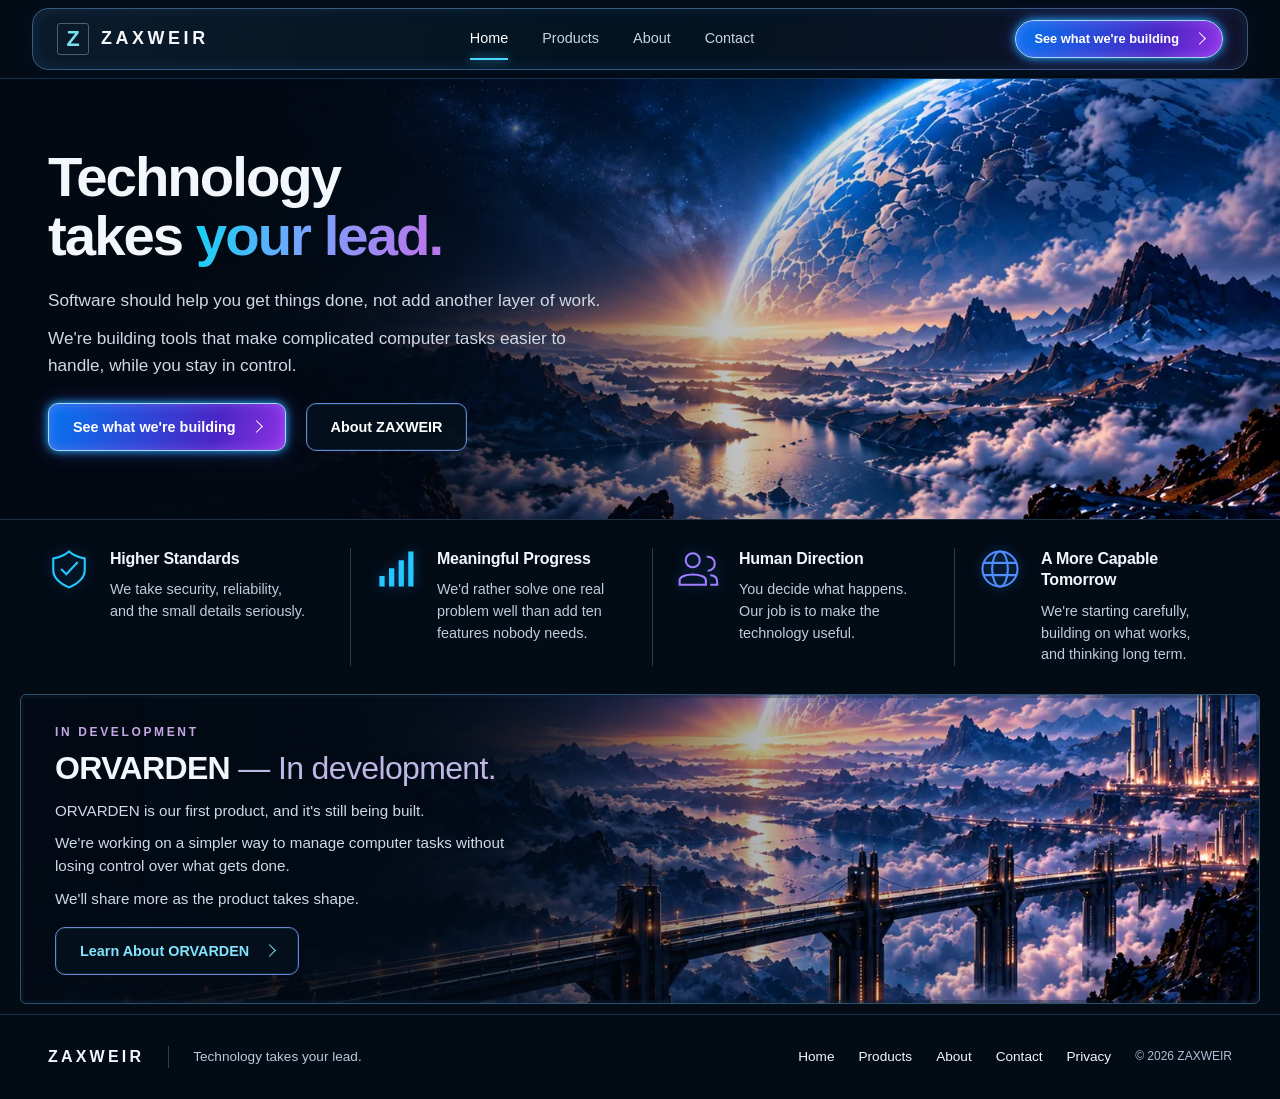
==== index.html @ 7dc409a2 "Build approved ZAXWEIR homepage for owner review" ====
<!doctype html>
<html lang="en"><head><meta charset="utf-8"><meta name="viewport" content="width=device-width, initial-scale=1"><title>ZAXWEIR | Technology takes your lead.</title><meta name="description" content="We're building tools that make complicated computer tasks easier to handle, while you stay in control. Meet ORVARDEN, our first product in development."><meta name="theme-color" content="#071221"><link rel="canonical" href="https://zaxweir.com/"><meta property="og:type" content="website"><meta property="og:site_name" content="ZAXWEIR"><meta property="og:title" content="ZAXWEIR | Technology takes your lead."><meta property="og:description" content="We're building tools that make complicated computer tasks easier to handle, while you stay in control. Meet ORVARDEN, our first product in development."><meta property="og:url" content="https://zaxweir.com/"><meta name="twitter:card" content="summary"><meta name="twitter:title" content="ZAXWEIR | Technology takes your lead."><meta name="twitter:description" content="We're building tools that make complicated computer tasks easier to handle, while you stay in control. Meet ORVARDEN, our first product in development."><link rel="icon" type="image/svg+xml" href="data:image/svg+xml,%3Csvg%20xmlns%3D%22http%3A%2F%2Fwww.w3.org%2F2000%2Fsvg%22%20viewBox%3D%220%200%2032%2032%22%3E%3Crect%20width%3D%2232%22%20height%3D%2232%22%20rx%3D%227%22%20fill%3D%22%23071221%22%2F%3E%3Cpath%20d%3D%22M8%209h16L8%2023h16%22%20fill%3D%22none%22%20stroke%3D%22%2379e2ec%22%20stroke-width%3D%223%22%20stroke-linejoin%3D%22round%22%2F%3E%3C%2Fsvg%3E"><link rel="stylesheet" href="assets/site.css"><link rel="stylesheet" href="assets/home.css"><script src="assets/site.js" defer></script></head>
<body class="home-page">
<a class="skip" href="#main">Skip to content</a>
<header class="header"><div class="wrap header-inner">
<a class="brand" href="/" aria-label="ZAXWEIR home"><span class="brand-mark" aria-hidden="true">Z</span><span>ZAXWEIR</span></a>
<nav class="desktop-nav" aria-label="Main"><a href="/" aria-current="page">Home</a><a href="/products.html">Products</a><a href="/about.html">About</a><a href="/contact.html">Contact</a></nav>
<a class="button home-header-cta" href="/products.html">See what we're building<span class="home-arrow" aria-hidden="true"></span></a>
<details class="mobile-menu"><summary>Menu<span aria-hidden="true" class="menu-lines"></span></summary><nav aria-label="Mobile"><a href="/" aria-current="page">Home</a><a href="/products.html">Products</a><a href="/about.html">About</a><a href="/contact.html">Contact</a></nav></details>
</div></header>
<main id="main" tabindex="-1">
<section class="home-hero" aria-labelledby="home-title"><div class="wrap home-hero-inner">
<div class="home-hero-copy"><h1 id="home-title">Technology<br>takes <em>your lead.</em></h1>
<div class="home-intro"><p>Software should help you get things done, not add another layer of work.</p><p>We're building tools that make complicated computer tasks easier to handle, while you stay in control.</p></div>
<div class="home-actions"><a class="button home-primary" href="/products.html">See what we're building<span class="home-arrow" aria-hidden="true"></span></a><a class="button home-secondary" href="/about.html">About ZAXWEIR</a></div></div>
</div></section>
<section class="wrap home-values" aria-label="Our values">
<article><svg viewBox="0 0 48 48" fill="none" aria-hidden="true"><path d="M24 4c7 6 13 7 18 8v13c0 9-9 16-18 20C15 41 6 34 6 25V12c5-1 11-2 18-8Z"/><path d="m15 24 6 6 13-14"/></svg><div><h2>Higher Standards</h2><p>We take security, reliability, and the small details seriously.</p></div></article>
<article><svg viewBox="0 0 48 48" aria-hidden="true" class="home-bars"><path d="M5 32h6v12H5zm11-9h6v21h-6zm11-9h6v30h-6zM38 4h6v40h-6z"/></svg><div><h2>Meaningful Progress</h2><p>We'd rather solve one real problem well than add ten features nobody needs.</p></div></article>
<article><svg viewBox="0 0 48 48" fill="none" aria-hidden="true"><circle cx="18" cy="14" r="8"/><path d="M3 42v-5c0-9 30-9 30 0v5Zm31-32c12-1 12 16 1 16m3 5c8 1 8 5 8 11h-8"/></svg><div><h2>Human Direction</h2><p>You decide what happens. Our job is to make the technology useful.</p></div></article>
<article><svg viewBox="0 0 48 48" fill="none" aria-hidden="true"><circle cx="24" cy="24" r="20"/><ellipse cx="24" cy="24" rx="9" ry="20"/><path d="M5 17h38M5 31h38"/></svg><div><h2>A More Capable Tomorrow</h2><p>We're starting carefully, building on what works, and thinking long term.</p></div></article>
</section>
<section class="home-orvarden" aria-labelledby="orvarden-title"><div class="home-orvarden-copy"><p class="eyebrow">IN DEVELOPMENT</p><h2 id="orvarden-title">ORVARDEN <span>— In development.</span></h2><p>ORVARDEN is our first product, and it's still being built.</p><p>We're working on a simpler way to manage computer tasks without losing control over what gets done.</p><p>We'll share more as the product takes shape.</p><a class="button home-secondary" href="/products.html">Learn About ORVARDEN<span class="home-arrow" aria-hidden="true"></span></a></div></section>
</main>
<footer class="footer"><div class="wrap home-footer-inner"><a class="brand" href="/" aria-label="ZAXWEIR home">ZAXWEIR</a><p>Technology takes your lead.</p><nav aria-label="Footer"><a href="/" aria-current="page">Home</a><a href="/products.html">Products</a><a href="/about.html">About</a><a href="/contact.html">Contact</a><a href="/privacy.html">Privacy</a></nav><small>© 2026 ZAXWEIR</small></div></footer>
</body></html>
---- assets/site.css ----
:root{color-scheme:dark;--bg:#071221;--surface:#0b1a2c;--surface2:#0e2033;--text:#f0f4f8;--muted:#a8b7c9;--cyan:#79e2ec;--line:#2b3b4e;--font:Inter,"Segoe UI",Arial,sans-serif}*{box-sizing:border-box}html{scroll-behavior:smooth;scroll-padding-top:6rem}body{margin:0;background:var(--bg);color:var(--text);font-family:var(--font);font-size:1rem;line-height:1.65;-webkit-font-smoothing:antialiased}a{color:inherit;text-decoration:none}a:hover{color:var(--cyan)}button,summary,a{-webkit-tap-highlight-color:transparent}a:focus-visible,summary:focus-visible,button:focus-visible{outline:2px solid var(--cyan);outline-offset:6px;border-radius:2px}main:focus{outline:none}::selection{background:var(--cyan);color:var(--bg)}.wrap{width:min(1232px,calc(100% - 112px));margin-inline:auto}.header{border-bottom:1px solid var(--line);background:var(--bg)}.header-inner{min-height:96px;display:flex;align-items:center;justify-content:space-between;gap:2rem}.brand{display:inline-flex;align-items:center;gap:12px;font-size:1.12rem;font-weight:700;letter-spacing:.14em}.brand-mark{font-size:1.35rem;font-weight:800;color:var(--cyan);border:1px solid #476175;width:32px;height:32px;line-height:30px;text-align:center;letter-spacing:0;border-radius:3px}.desktop-nav{display:flex;gap:36px;align-items:center}.desktop-nav a{font-size:.9rem;padding:12px 0;position:relative;color:var(--muted)}.desktop-nav a:hover,.desktop-nav a[aria-current]{color:var(--text)}.desktop-nav a[aria-current]:after{content:"";position:absolute;height:2px;background:var(--cyan);bottom:1px;left:0;right:0}.mobile-menu{display:none}.skip{position:fixed;top:-100px;left:20px;padding:12px 20px;background:var(--cyan);color:var(--bg);z-index:10}.skip:focus{top:12px;color:var(--bg)}.eyebrow{display:flex;align-items:center;gap:12px;color:var(--cyan);font-size:.875rem;font-weight:600;letter-spacing:.13em;line-height:1.5;margin:0 0 26px}.eyebrow-line{height:1px;width:30px;background:var(--cyan)}h1,h2,h3,p{margin-top:0}h1,h2,h3{font-weight:500;line-height:1.09;letter-spacing:-.04em}h1{font-size:clamp(3rem,5.8vw,5.3rem);margin-bottom:36px;max-width:1100px}h1 em{font-style:normal;color:var(--cyan)}h2{font-size:clamp(2rem,3.6vw,3.1rem);margin-bottom:28px}h3{font-size:1.32rem;line-height:1.35;letter-spacing:-.025em;margin-bottom:12px}p{margin-bottom:22px}.lead{font-size:1.16rem;color:var(--muted);line-height:1.75;max-width:640px;margin-bottom:0}.muted{color:var(--muted)}.cyan{color:var(--cyan)}.measure{max-width:500px}.hero{padding-top:80px;padding-bottom:0}.hero-bottom{display:flex;align-items:center;justify-content:space-between;gap:40px}.hero-bottom .lead{max-width:580px}.button{display:inline-flex;min-height:50px;align-items:center;justify-content:center;background:var(--cyan);color:#071221;padding:13px 24px;font-weight:600;font-size:.95rem;line-height:1.5;border:1px solid var(--cyan);border-radius:4px;flex-shrink:0;transition:background .2s,transform .2s}.button:hover{color:#071221;background:#a4f1f4;transform:translateY(-2px)}.button.secondary{background:transparent;color:var(--text);border-color:#627c91}.button.secondary:hover{color:var(--cyan);border-color:var(--cyan);background:#0e2333}.hero-word{position:relative;margin-top:54px;font-size:clamp(4rem,13.1vw,12rem);font-weight:600;letter-spacing:-.067em;line-height:1.1;color:#436b87;white-space:nowrap;overflow:hidden;padding-bottom:12px;border-bottom:1px solid var(--line)}.word-corner{position:absolute;right:2px;top:18px;width:18px;height:18px;border-top:2px solid var(--cyan);border-right:2px solid var(--cyan)}.product-section{background:linear-gradient(130deg,#0a192a,#0b1b2d);border-bottom:1px solid var(--line)}.product-grid{display:grid;grid-template-columns:1fr 1fr;gap:90px;padding-block:84px}.product-name{font-size:clamp(2.8rem,4.2vw,4rem);font-weight:500;letter-spacing:-.055em;margin-bottom:24px}.section-lead{font-size:1.5rem;line-height:1.4;letter-spacing:-.025em}.text-link{display:inline-block;border-bottom:1px solid #55707f;padding:7px 0;font-weight:500;line-height:1.6;min-height:44px}.text-link:hover{border-color:var(--cyan)}.product-panel{border:1px solid #395167;border-radius:5px;position:relative;background:linear-gradient(155deg,#112b41,#0b1a2c);display:flex;flex-direction:column;min-height:375px}.panel-top{display:flex;justify-content:space-between;align-items:center;gap:12px;padding:20px 24px;border-bottom:1px solid #314a60;font-size:.78rem;letter-spacing:.08em;color:#b9c8d7}.status{display:inline-flex;align-items:center;min-height:32px;padding:4px 11px;border:1px solid #476673;border-radius:3px;color:#a8e8ed;background:#14303d;font-size:.875rem;line-height:1.5;letter-spacing:0;white-space:nowrap}.panel-center{padding:40px 28px;flex:1}.panel-word{font-size:clamp(1.75rem,2.65vw,2.5rem);font-weight:600;letter-spacing:.055em}.panel-center p{color:var(--muted);font-size:1rem;margin:10px 0 0}.panel-bottom{padding:24px 28px;border-top:1px solid #314a60}.panel-bottom>span{display:block;font-size:.75rem;letter-spacing:.13em;color:#9faec0;margin-bottom:9px}.panel-bottom strong{font-size:1rem;font-weight:500}.panel-bottom p{font-size:.875rem;color:var(--muted);margin:10px 0 0}.principles{display:grid;grid-template-columns:.95fr 1.05fr;gap:100px;padding-block:90px}.principle-list article{display:flex;gap:26px;border-top:1px solid var(--line);padding:26px 0 6px}.principle-list article:last-child{border-bottom:1px solid var(--line);padding-bottom:20px}.index{color:var(--cyan);font-size:.875rem;letter-spacing:.06em;white-space:nowrap}.principle-list p{color:var(--muted);margin-bottom:20px}.contact-strip{border-top:1px solid var(--line);padding-block:54px 64px;display:flex;justify-content:space-between;gap:24px;align-items:center}.contact-strip .eyebrow{margin-bottom:16px}.contact-strip h2{font-size:2rem;margin:0}.footer{border-top:1px solid var(--line);background:#050e1a}.footer-top{display:flex;align-items:center;justify-content:space-between;gap:30px;padding-block:34px}.footer-top .brand{font-size:1rem}.footer-top p{margin:0;color:var(--muted);font-size:.875rem}.footer-top>a:last-child{font-size:.875rem}.footer-bottom{border-top:1px solid #1b2d40;display:flex;justify-content:space-between;gap:30px;padding-block:22px;color:var(--muted);font-size:.875rem}.footer-bottom nav{display:flex;flex-wrap:wrap;gap:24px}.footer-bottom nav a[aria-current]{color:var(--cyan)}.page-intro{padding-block:80px 70px;border-bottom:1px solid var(--line)}.page-intro h1{margin-bottom:30px}.page-intro .lead{max-width:650px}.product-detail{margin-top:58px;padding:32px 40px 40px;background:var(--surface);border:1px solid #395167;border-radius:5px}.detail-heading{display:flex;align-items:center;justify-content:space-between;gap:20px;padding-bottom:25px;border-bottom:1px solid var(--line)}.detail-heading .eyebrow{margin:0}.detail-grid{display:grid;grid-template-columns:1fr 1fr;gap:64px;padding-block:40px 20px}.focus-grid{display:grid;grid-template-columns:repeat(3,1fr);gap:32px;border-top:1px solid var(--line);padding-top:32px}.focus-grid .index{display:block;margin-bottom:20px}.focus-grid h3{font-size:1.18rem}.focus-grid p{color:var(--muted);margin-bottom:0}.availability{display:grid;grid-template-columns:1fr 1fr;gap:80px;padding-block:80px;border-bottom:1px solid var(--line)}.availability h2{font-size:2.5rem}.future{padding-block:60px 75px}.future h2{font-size:2.25rem}.about-statement{padding-block:75px;border-bottom:1px solid var(--line)}.statement-copy{display:grid;grid-template-columns:1fr 1fr;gap:75px;margin-top:38px}.statement-copy p{margin:0}.about-principles{padding-bottom:70px}.contact-intro{border-bottom:0;padding-bottom:50px}.email-card{padding:42px;background:var(--surface);border:1px solid #395167;display:flex;justify-content:space-between;align-items:center;gap:32px;border-radius:5px}.email-card .eyebrow{margin-bottom:20px}.email-address{display:inline-block;font-size:clamp(1.25rem,3.8vw,3rem);line-height:1.35;font-weight:500;letter-spacing:-.035em;border-bottom:1px solid #4a6677;overflow-wrap:anywhere}.email-card p.muted{max-width:620px;margin:24px 0 0}.email-label{font-size:.875rem;letter-spacing:.12em;color:var(--muted);text-align:right}.contact-notes{display:grid;grid-template-columns:1fr 1fr;gap:80px;padding-block:70px 90px}.contact-notes h2{font-size:1.6rem}.contact-notes p{color:var(--muted)}.legal-intro h1{font-size:clamp(2.6rem,5vw,4.5rem)}.legal-intro .muted{font-size:.9rem;margin:20px 0 0}.legal-layout{display:grid;grid-template-columns:1fr 2fr;gap:75px;padding-block:65px 90px}.privacy-summary ul{list-style:none;padding:0;margin:0;color:var(--muted)}.privacy-summary li{padding-block:14px;border-bottom:1px solid var(--line)}.legal-copy h2{font-size:1.65rem;letter-spacing:-.02em;margin-bottom:22px}.legal-copy section{margin-bottom:44px}.legal-copy section:last-child{margin-bottom:0}.legal-copy p{color:var(--muted)}.legal-copy a{color:var(--text);text-decoration:underline;text-underline-offset:4px}.hero .eyebrow,.hero h1,.hero-bottom{animation:enter .7s both}.hero h1{animation-delay:.05s}.hero-bottom{animation-delay:.1s}@keyframes enter{from{opacity:0;transform:translateY(12px)}to{opacity:1;transform:translateY(0)}}
@media(min-width:1500px){.hero-word{font-size:12rem}}
@media(max-width:1000px){.wrap{width:calc(100% - 64px)}.product-grid,.principles{gap:42px}.panel-top{padding:16px;flex-wrap:wrap}.panel-center,.panel-bottom{padding:24px}.detail-grid{gap:32px}.focus-grid{gap:22px}.footer-top{flex-wrap:wrap}.footer-top p{order:3;flex-basis:100%}.contact-notes,.availability,.statement-copy,.legal-layout{gap:40px}.email-label{display:none}}
@media(max-width:700px){.wrap{width:calc(100% - 40px)}.header-inner{min-height:78px;gap:1rem;position:relative}.brand{font-size:.95rem;letter-spacing:.12em}.brand-mark{width:28px;height:28px;font-size:1.1rem;line-height:26px}.desktop-nav{display:none}.mobile-menu{display:block}.mobile-menu summary{display:flex;align-items:center;gap:12px;list-style:none;min-height:44px;padding:10px 2px;cursor:pointer;font-size:.9rem}.mobile-menu summary::-webkit-details-marker{display:none}.menu-lines{width:18px;height:10px;border-top:1px solid var(--text);border-bottom:1px solid var(--text)}.mobile-menu[open] summary{color:var(--cyan)}.mobile-menu nav{position:absolute;right:0;top:calc(100% - 3px);width:100%;z-index:5;border:1px solid #456077;border-radius:4px;background:#0c1c2d;padding:10px}.mobile-menu nav a{display:block;padding:13px 16px;min-height:48px}.mobile-menu nav a[aria-current]{color:var(--cyan);background:#142b3e}.hero{padding-top:48px}.eyebrow{font-size:.8rem;letter-spacing:.09em;margin-bottom:24px}h1{font-size:clamp(2.55rem,9vw,3.9rem);line-height:1.12;letter-spacing:-.045em;margin-bottom:26px}.hero h1 br{display:none}.hero-bottom{display:block}.lead{font-size:1.02rem;line-height:1.75}.hero-bottom .button{margin-top:28px}.hero-word{margin-top:40px;font-size:12.5vw;padding-bottom:24px}.word-corner{top:3px;width:12px;height:12px}.product-grid{display:block;padding-block:48px}.product-name{font-size:2.7rem}.section-lead{font-size:1.3rem}.product-panel{margin-top:32px;min-height:320px}.panel-top{flex-wrap:wrap}.panel-word{font-size:1.85rem;letter-spacing:.03em}.panel-center{padding-block:30px}.panel-bottom{padding-block:22px}.principles{display:block;padding-block:52px}.section-heading{margin-bottom:36px}h2{font-size:2.2rem;line-height:1.15}.principle-list article{gap:20px}.contact-strip{display:block;padding-block:40px 48px}.contact-strip h2{font-size:1.8rem}.contact-strip .button{margin-top:25px}.footer-top{display:block;padding-block:28px}.footer-top .brand{margin-bottom:16px}.footer-top p{margin-bottom:16px}.footer-top>a:last-child{display:inline-flex;min-height:44px;align-items:center}.footer-bottom{display:block;padding-block:18px}.footer-bottom nav{gap:20px;margin-top:16px}.footer-bottom nav a{display:inline-flex;align-items:center;min-height:44px}.page-intro{padding-block:48px 44px}.product-detail{margin-top:32px;padding:24px 20px}.detail-grid{display:block;padding-block:30px 12px}.detail-grid>div:first-child{margin-bottom:26px}.focus-grid{display:block;padding-top:0}.focus-grid article{padding-top:28px}.focus-grid article+article{margin-top:28px;border-top:1px solid var(--line)}.focus-grid .index{margin-bottom:14px}.availability{display:block;padding-block:48px}.availability h2{font-size:2.1rem}.availability>div+div{margin-top:32px}.future{padding-block:42px 52px}.future h2{font-size:2rem}.about-statement{padding-block:48px}.statement-copy{display:block;margin-top:28px}.statement-copy p+p{margin-top:24px}.contact-intro{padding-bottom:35px}.email-card{padding:28px 20px}.email-address{font-size:clamp(1.05rem,5.6vw,1.8rem)}.email-card p.muted{font-size:.95rem}.contact-notes{display:block;padding-block:42px 52px}.contact-notes article+article{margin-top:36px;padding-top:32px;border-top:1px solid var(--line)}.contact-notes h2{font-size:1.5rem}.legal-layout{display:block;padding-block:36px 52px}.privacy-summary{margin-bottom:42px}.legal-copy h2{font-size:1.5rem}.legal-copy section{margin-bottom:34px}.legal-copy a{overflow-wrap:anywhere}}
@media(prefers-reduced-motion:reduce){html{scroll-behavior:auto}*,*:before,*:after{animation:none!important;transition:none!important}}

/* Reflow long product names and headings when visitors enlarge text. */
h1,h2,h3,.panel-word{overflow-wrap:anywhere}.detail-heading{flex-wrap:wrap}.panel-top>span{max-width:100%;overflow-wrap:anywhere}.header-inner,.detail-grid>div{min-width:0}

/* Artwork and presentation apply exclusively to the 404 page. */
.error-page{background:#030915}
.error-page .header{position:absolute;inset:0 0 auto;z-index:2;background:transparent;border:0}
.error-page .brand{font-weight:500;letter-spacing:.28em}
.error-main{position:relative;isolation:isolate;background:linear-gradient(180deg,#02071226,transparent 25%,#0207121a),url("404-space.webp") center/cover no-repeat;overflow:hidden}
.error-scene{display:flex;flex-direction:column;align-items:center;justify-content:center;text-align:center;min-height:100svh;padding-block:140px 160px}
.error-code{font-size:clamp(7rem,16vw,15rem);font-weight:700;letter-spacing:-.035em;line-height:1.05;margin:0 0 12px;padding-inline:12px;color:#83cfff;background:linear-gradient(140deg,#bcfaff 8%,#168cff 43%,#6659ff 65%,#e5b0ff 90%);background-clip:text;-webkit-background-clip:text;-webkit-text-fill-color:transparent;filter:drop-shadow(0 0 2px #c5f8ff) drop-shadow(0 0 20px #168cff8c) drop-shadow(12px 10px 26px #a255ff66)}
.error-scene h1{font-size:clamp(1.9rem,3vw,2.6rem);margin-bottom:18px;font-weight:500;letter-spacing:-.02em;text-shadow:0 2px 16px #020712}
.error-description{max-width:680px;margin-bottom:34px;color:#c2d2e7;text-shadow:0 2px 10px #020712}
.error-home{position:relative;min-width:240px;min-height:58px;padding:14px 28px;border:2px solid transparent;border-radius:999px;background:linear-gradient(110deg,#063276,#251057) padding-box,linear-gradient(110deg,#36e4ff,#5475ff,#d48fff) border-box;color:#fff;box-shadow:-7px 0 24px #008cff70,7px 0 24px #a64fff70,inset 0 0 18px #2847ee60;transition:box-shadow .2s,transform .2s}
.error-home:after{content:"";width:10px;height:10px;border-top:1px solid currentColor;border-right:1px solid currentColor;transform:rotate(45deg);margin-left:28px}
.error-home:hover{color:#fff;background:linear-gradient(110deg,#104999,#381879) padding-box,linear-gradient(110deg,#8df0ff,#7b95ff,#e0aeff) border-box;box-shadow:-7px 0 30px #008cff90,7px 0 30px #a64fff90}
.error-home:focus-visible{outline:3px solid #fff;outline-offset:7px}
.error-page .footer{background:#030915}
@media(max-width:700px){.error-main{background-image:linear-gradient(180deg,#02071226,transparent 25%,#0207121a),url("404-space-mobile.webp");background-position:center;background-size:cover}.error-scene{min-height:100svh;padding-block:120px 130px}.error-code{font-size:clamp(7rem,30vw,12rem);margin-bottom:20px}.error-description{font-size:1rem;max-width:34rem}.error-home{min-width:220px;min-height:56px}.error-page .mobile-menu nav{background:#071221}}
@media(forced-colors:active){.error-code{background:none;-webkit-text-fill-color:CanvasText;filter:none}.error-home{border:2px solid ButtonText}}
---- assets/home.css ----
/* Homepage only: shared styles and the approved 404 remain unchanged. */
.home-page{background:#030b15;color:#f3f6fb}
.home-page .wrap{width:min(1400px,calc(100% - 96px))}
.home-page .header{position:relative;background:#030b15;border-bottom:1px solid #163452;padding:8px 0}
.home-page .header-inner{width:calc(100% - 64px);max-width:1480px;min-height:56px;padding:8px 24px;gap:24px;border:1px solid #385980;border-radius:16px;background:linear-gradient(110deg,#0b1b2b,#021321 50%,#101429);box-shadow:inset 0 0 14px #346daa30,0 0 20px #0463ba18}
.home-page .brand{letter-spacing:.2em;white-space:nowrap}
.home-page .desktop-nav{gap:34px}
.home-page .desktop-nav a{padding-block:10px;color:#c9d3e2}
.home-page .desktop-nav a[aria-current]{color:#fff}
.home-page .desktop-nav a[aria-current]:after{background:#48d9ff;box-shadow:0 0 10px #46b5ed}
.home-page .button{border-radius:10px;gap:16px;color:#fff;font-size:.9rem;min-height:46px;white-space:normal;text-align:center;line-height:1.4}
.home-page .home-primary,.home-page .home-header-cta{border:1px solid #abd8ff;background:linear-gradient(110deg,#0576ef,#4b25c6 70%,#9133e6);box-shadow:0 0 8px #19b8ff,0 0 20px #6247ff60,inset 0 0 12px #bf88ff60}
.home-page .home-header-cta{border-radius:999px;font-size:.8rem;min-height:38px;padding:8px 18px}
.home-page .home-secondary{border:1px solid #6c86d7;background:#04101be6;box-shadow:inset 0 0 0 1px #36d8ff20}
.home-page .button:hover{color:#fff;filter:brightness(1.15);background-color:#13274b}
.home-page .button:focus-visible{outline:3px solid #fff;outline-offset:5px}
.home-arrow{display:inline-block;width:9px;height:9px;border-top:1px solid currentColor;border-right:1px solid currentColor;transform:rotate(45deg);flex-shrink:0}
.home-hero{background:linear-gradient(90deg,#020912f5 0%,#020912d9 25%,#02091250 53%,transparent 75%),url("home-hero.webp") center 48%/cover no-repeat;border-bottom:1px solid #203047}
.home-hero-inner{min-height:440px;display:flex;align-items:center;padding-block:45px}
.home-hero-copy{max-width:620px}
.home-page h1{font-size:clamp(2.8rem,4.4vw,4.6rem);font-weight:650;letter-spacing:-.035em;line-height:1.05;margin:0 0 22px}
.home-page h1 em{color:#66cbff;background:linear-gradient(100deg,#1ecdf4 5%,#77a3ff 45%,#b579ec 90%);background-clip:text;-webkit-background-clip:text;-webkit-text-fill-color:transparent}
.home-intro{max-width:560px;color:#d0d8e4;font-size:1.075rem;line-height:1.55}
.home-intro p{margin-bottom:12px}
.home-actions{display:flex;flex-wrap:wrap;gap:20px;margin-top:24px}
.home-values{display:grid;grid-template-columns:repeat(4,minmax(0,1fr));padding-block:28px;gap:24px}
.home-values article{display:flex;gap:20px;padding-right:20px;min-width:0}
.home-values article+article{border-left:1px solid #2a3a51;padding-left:24px}
.home-values svg{width:42px;height:42px;flex:0 0 42px;stroke:#26c9ff;stroke-width:2.4;filter:drop-shadow(0 0 6px #1476dd80)}
.home-values article:nth-child(3) svg{stroke:#a17dff}
.home-values article:nth-child(4) svg{stroke:#508dff}
.home-values .home-bars{fill:#26c9ff;stroke:none}
.home-values h2{font-size:1rem;letter-spacing:-.015em;line-height:1.35;font-weight:550;margin:0 0 10px}
.home-values p{font-size:.9rem;line-height:1.5;color:#bfcadb;margin:0}
.home-orvarden{margin:0 20px 10px;padding:28px 34px;border:1px solid #295270;border-radius:6px;background:linear-gradient(90deg,#020a14f5 0%,#020a14de 28%,#020a145c 56%,transparent 85%),url("home-bridge.webp") center 55%/cover no-repeat;box-shadow:inset 0 0 0 3px #10223450;min-height:310px}
.home-orvarden-copy{max-width:720px}
.home-orvarden .eyebrow{color:#c4a6e4;font-size:.75rem;letter-spacing:.22em;margin-bottom:10px}
.home-orvarden h2{font-size:clamp(1.6rem,2.5vw,2.5rem);letter-spacing:-.02em;margin-bottom:14px;font-weight:550}
.home-orvarden h2 span{font-weight:400;color:#c0b7e4}
.home-orvarden-copy>p:not(.eyebrow){max-width:490px;color:#d0d8e4;font-size:.95rem;line-height:1.5;margin-bottom:10px}
.home-orvarden .button{margin-top:6px;color:#82e4ff}
.home-page .footer{background:#030b15;border-color:#192f45}
.home-footer-inner{display:flex;align-items:center;flex-wrap:wrap;gap:24px;padding-block:20px}
.home-footer-inner .brand{font-size:1rem}
.home-footer-inner p{font-size:.85rem;color:#bcc8da;margin:0;padding-left:24px;border-left:1px solid #2c3d55}
.home-footer-inner nav{display:flex;gap:24px;margin-left:auto;flex-wrap:wrap;font-size:.85rem}
.home-footer-inner nav a{min-height:44px;display:inline-flex;align-items:center}
.home-footer-inner small{font-size:.75rem;color:#b0bfd2}
@media(max-width:1100px){.home-page .wrap{width:calc(100% - 48px)}.home-page .header-inner{width:calc(100% - 32px);padding-inline:18px;gap:16px}.home-page .desktop-nav{gap:20px}.home-page .home-header-cta{display:none}.home-hero-copy{max-width:540px}.home-values{grid-template-columns:repeat(2,minmax(0,1fr));gap:28px}.home-values article:nth-child(3){border-left:0;padding-left:0}.home-values article:nth-child(even){padding-left:24px}.home-footer-inner nav{margin-left:0}}
@media(max-width:700px){.home-page .wrap{width:calc(100% - 40px)}.home-page .header-inner{width:calc(100% - 24px);min-height:58px;padding:6px 14px;border-radius:12px}.home-page .brand{font-size:.9rem;letter-spacing:.14em}.home-page .mobile-menu nav{top:calc(100% + 8px);background:#071727}.home-hero{background-image:linear-gradient(90deg,#020912e8,#020912a6 60%,#02091240),url("home-hero-mobile.webp");background-position:65% center}.home-hero-inner{min-height:540px;padding-block:42px}.home-page h1{font-size:clamp(2.65rem,9vw,3.8rem);line-height:1.08}.home-intro{font-size:1rem;line-height:1.65}.home-actions{gap:14px;align-items:flex-start;flex-direction:column}.home-page .button{min-height:48px;padding:12px 20px}.home-values{padding-block:30px;gap:26px}.home-values article{display:block;padding-right:10px}.home-values article+article,.home-values article:nth-child(even){padding-left:18px}.home-values article:nth-child(3){padding-left:0}.home-values svg{width:36px;height:36px;margin-bottom:12px}.home-values h2{font-size:.95rem}.home-values p{font-size:.875rem}.home-orvarden{margin:0 12px 12px;padding:28px 20px 170px;min-height:460px;background-image:linear-gradient(180deg,#020a14fa 0%,#020a14e0 50%,#020a1440 85%),url("home-bridge-mobile.webp");background-position:65% bottom;background-size:cover}.home-orvarden h2{font-size:1.7rem;line-height:1.2}.home-orvarden h2 span{display:block;margin-top:6px}.home-orvarden-copy>p:not(.eyebrow){font-size:.95rem}.home-footer-inner{gap:12px;padding-block:26px}.home-footer-inner p{border:0;padding-left:0;flex-basis:100%}.home-footer-inner nav{gap:20px;flex-basis:100%}.home-footer-inner small{flex-basis:100%}}
@media(forced-colors:active){.home-page h1 em{background:none;-webkit-text-fill-color:CanvasText}.home-page .button{border:2px solid ButtonText}.home-values svg{stroke:CanvasText;filter:none}.home-values .home-bars{fill:CanvasText}}
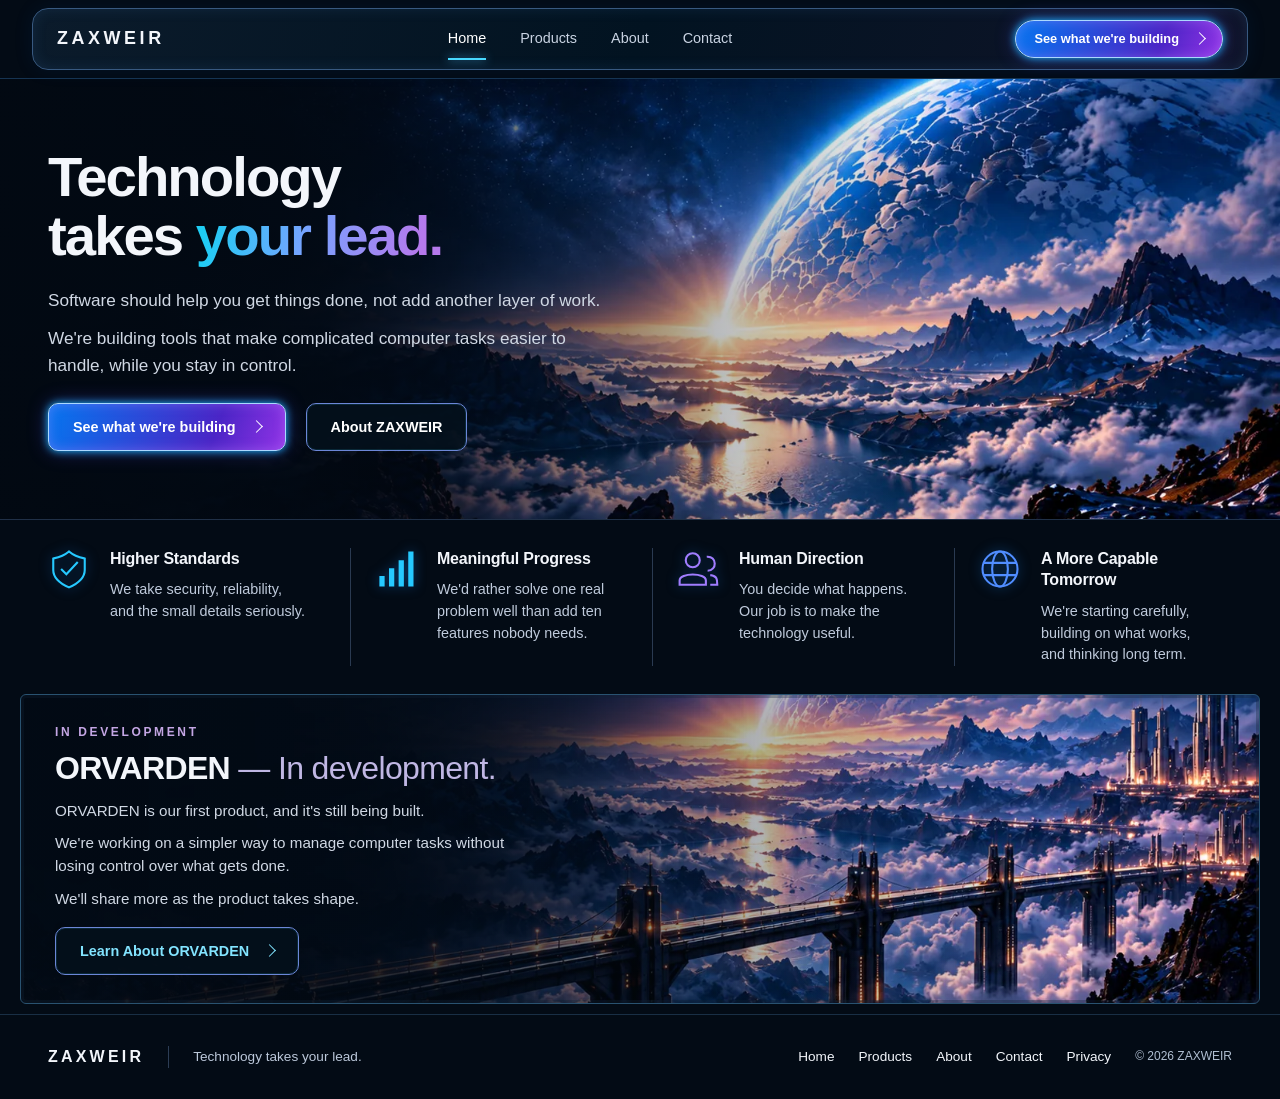
==== commit 817ee7c9: "Remove boxed Z from homepage navigation" ====
--- a/index.html
+++ b/index.html
@@ -3,7 +3,7 @@
 <body class="home-page">
 <a class="skip" href="#main">Skip to content</a>
 <header class="header"><div class="wrap header-inner">
-<a class="brand" href="/" aria-label="ZAXWEIR home"><span class="brand-mark" aria-hidden="true">Z</span><span>ZAXWEIR</span></a>
+<a class="brand" href="/" aria-label="ZAXWEIR home"><span>ZAXWEIR</span></a>
 <nav class="desktop-nav" aria-label="Main"><a href="/" aria-current="page">Home</a><a href="/products.html">Products</a><a href="/about.html">About</a><a href="/contact.html">Contact</a></nav>
 <a class="button home-header-cta" href="/products.html">See what we're building<span class="home-arrow" aria-hidden="true"></span></a>
 <details class="mobile-menu"><summary>Menu<span aria-hidden="true" class="menu-lines"></span></summary><nav aria-label="Mobile"><a href="/" aria-current="page">Home</a><a href="/products.html">Products</a><a href="/about.html">About</a><a href="/contact.html">Contact</a></nav></details>
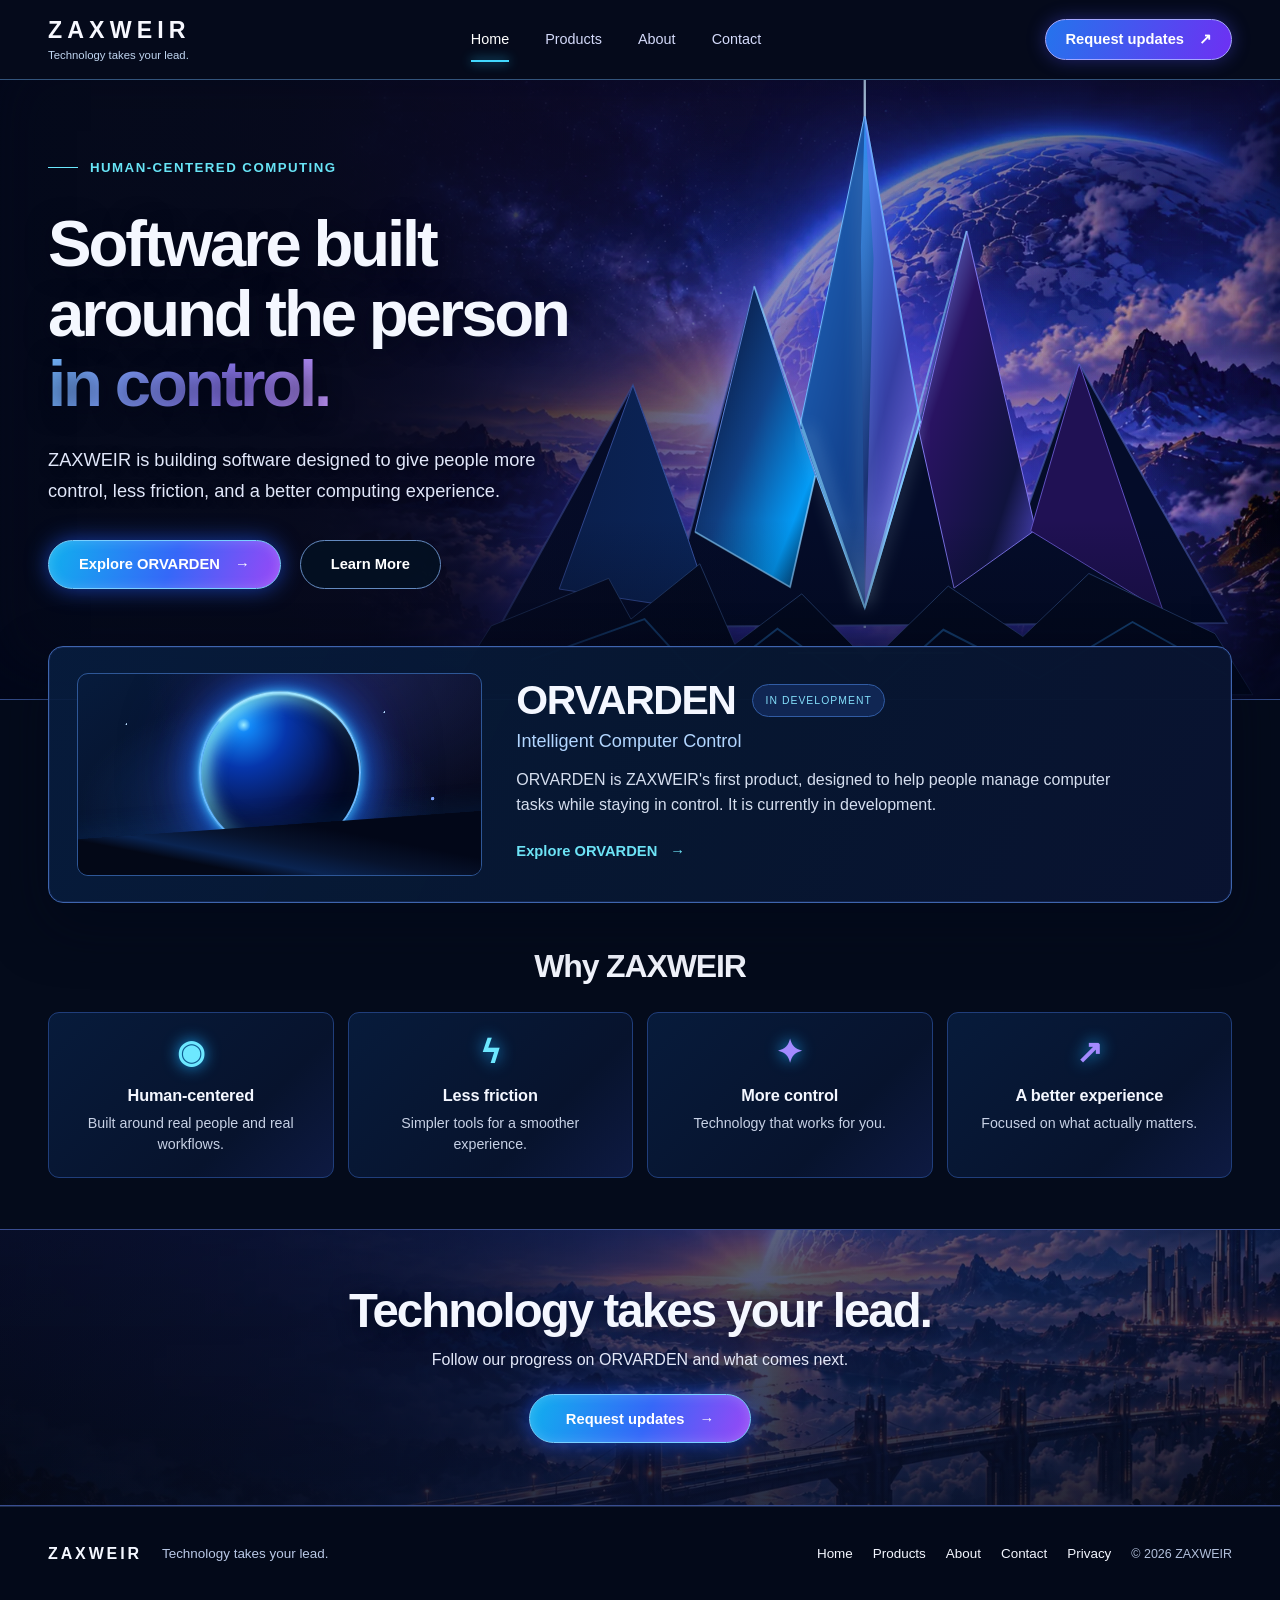
==== commit 4e409c88: "Publish approved Trust Spire ZAXWEIR homepage" ====
--- a/index.html
+++ b/index.html
@@ -1,26 +1,65 @@
 <!doctype html>
-<html lang="en"><head><meta charset="utf-8"><meta name="viewport" content="width=device-width, initial-scale=1"><title>ZAXWEIR | Technology takes your lead.</title><meta name="description" content="We're building tools that make complicated computer tasks easier to handle, while you stay in control. Meet ORVARDEN, our first product in development."><meta name="theme-color" content="#071221"><link rel="canonical" href="https://zaxweir.com/"><meta property="og:type" content="website"><meta property="og:site_name" content="ZAXWEIR"><meta property="og:title" content="ZAXWEIR | Technology takes your lead."><meta property="og:description" content="We're building tools that make complicated computer tasks easier to handle, while you stay in control. Meet ORVARDEN, our first product in development."><meta property="og:url" content="https://zaxweir.com/"><meta name="twitter:card" content="summary"><meta name="twitter:title" content="ZAXWEIR | Technology takes your lead."><meta name="twitter:description" content="We're building tools that make complicated computer tasks easier to handle, while you stay in control. Meet ORVARDEN, our first product in development."><link rel="icon" type="image/svg+xml" href="data:image/svg+xml,%3Csvg%20xmlns%3D%22http%3A%2F%2Fwww.w3.org%2F2000%2Fsvg%22%20viewBox%3D%220%200%2032%2032%22%3E%3Crect%20width%3D%2232%22%20height%3D%2232%22%20rx%3D%227%22%20fill%3D%22%23071221%22%2F%3E%3Cpath%20d%3D%22M8%209h16L8%2023h16%22%20fill%3D%22none%22%20stroke%3D%22%2379e2ec%22%20stroke-width%3D%223%22%20stroke-linejoin%3D%22round%22%2F%3E%3C%2Fsvg%3E"><link rel="stylesheet" href="assets/site.css"><link rel="stylesheet" href="assets/home.css"><script src="assets/site.js" defer></script></head>
-<body class="home-page">
+<html lang="en"><head>
+<meta charset="utf-8"><meta name="viewport" content="width=device-width, initial-scale=1">
+<title>ZAXWEIR | Technology takes your lead.</title>
+<meta name="description" content="ZAXWEIR builds human-centered software. Meet ORVARDEN, our first product in development.">
+<meta name="theme-color" content="#050c1b"><link rel="canonical" href="https://zaxweir.com/">
+<meta property="og:type" content="website"><meta property="og:site_name" content="ZAXWEIR">
+<meta property="og:title" content="ZAXWEIR | Technology takes your lead."><meta property="og:description" content="Software built around the person in control. ORVARDEN is in development.">
+<meta property="og:url" content="https://zaxweir.com/"><meta property="og:image" content="https://zaxweir.com/assets/zaxweir-og.png">
+<meta name="twitter:card" content="summary_large_image"><meta name="twitter:title" content="ZAXWEIR | Technology takes your lead."><meta name="twitter:description" content="Software built around the person in control."><meta name="twitter:image" content="https://zaxweir.com/assets/zaxweir-og.png">
+<link rel="stylesheet" href="assets/site.css"><link rel="stylesheet" href="assets/home.css"><script src="assets/site.js" defer></script>
+</head><body class="home-page">
 <a class="skip" href="#main">Skip to content</a>
 <header class="header"><div class="wrap header-inner">
-<a class="brand" href="/" aria-label="ZAXWEIR home"><span>ZAXWEIR</span></a>
+<a class="brand home-brand" href="/" aria-label="ZAXWEIR home"><span class="home-wordmark">ZAXWEIR</span><span class="home-brand-tag">Technology takes your lead.</span></a>
 <nav class="desktop-nav" aria-label="Main"><a href="/" aria-current="page">Home</a><a href="/products.html">Products</a><a href="/about.html">About</a><a href="/contact.html">Contact</a></nav>
-<a class="button home-header-cta" href="/products.html">See what we're building<span class="home-arrow" aria-hidden="true"></span></a>
-<details class="mobile-menu"><summary>Menu<span aria-hidden="true" class="menu-lines"></span></summary><nav aria-label="Mobile"><a href="/" aria-current="page">Home</a><a href="/products.html">Products</a><a href="/about.html">About</a><a href="/contact.html">Contact</a></nav></details>
+<a class="button home-header-cta" href="mailto:founder@zaxweir.com?subject=ZAXWEIR%20updates">Request updates <span aria-hidden="true">↗</span></a>
+<details class="mobile-menu"><summary>Menu<span class="menu-lines" aria-hidden="true"></span></summary><nav aria-label="Mobile"><a href="/" aria-current="page">Home</a><a href="/products.html">Products</a><a href="/about.html">About</a><a href="/contact.html">Contact</a></nav></details>
 </div></header>
 <main id="main" tabindex="-1">
-<section class="home-hero" aria-labelledby="home-title"><div class="wrap home-hero-inner">
-<div class="home-hero-copy"><h1 id="home-title">Technology<br>takes <em>your lead.</em></h1>
-<div class="home-intro"><p>Software should help you get things done, not add another layer of work.</p><p>We're building tools that make complicated computer tasks easier to handle, while you stay in control.</p></div>
-<div class="home-actions"><a class="button home-primary" href="/products.html">See what we're building<span class="home-arrow" aria-hidden="true"></span></a><a class="button home-secondary" href="/about.html">About ZAXWEIR</a></div></div>
+<section class="home-hero" aria-labelledby="home-title">
+<div class="home-hero-landscape" aria-hidden="true"></div>
+<div class="home-spire-wrap" aria-hidden="true"><svg class="home-spire" viewBox="0 0 850 670" focusable="false" xmlns="http://www.w3.org/2000/svg">
+<defs><linearGradient id="sCore" x1="0" y1="0" x2="1" y2="1"><stop stop-color="#c8f9ff"/><stop offset=".25" stop-color="#389aff"/><stop offset=".65" stop-color="#0b2267"/><stop offset="1" stop-color="#a991ff"/></linearGradient>
+<linearGradient id="sLeft" x1="0" y1="0" x2="1" y2="1"><stop stop-color="#030a28"/><stop offset=".48" stop-color="#114389"/><stop offset=".8" stop-color="#039af4"/><stop offset="1" stop-color="#020a26"/></linearGradient>
+<linearGradient id="sRight" x1="0" y1="0" x2="1" y2="1"><stop stop-color="#829eff"/><stop offset=".32" stop-color="#291362"/><stop offset=".75" stop-color="#10133e"/><stop offset="1" stop-color="#554dd2"/></linearGradient>
+<radialGradient id="sHalo"><stop stop-color="#92aeff" stop-opacity=".6"/><stop offset=".38" stop-color="#7453e4" stop-opacity=".22"/><stop offset="1" stop-color="#080b39" stop-opacity="0"/></radialGradient><filter id="sGlow"><feGaussianBlur stdDeviation="9"/></filter></defs>
+<ellipse cx="440" cy="405" rx="320" ry="290" fill="url(#sHalo)"/>
+<path d="M439 0V575" stroke="#86c9ff" stroke-width="13" opacity=".4" filter="url(#sGlow)"/>
+<path d="M439 0V575" stroke="#cbebff" stroke-width="2.4" opacity=".78"/>
+<path d="M62 575L200 325L257 484L325 223L376 415L439 48L496 362L544 166L607 451L660 303L812 570Z" fill="#040c29" stroke="#4558a7" stroke-opacity=".7" stroke-width="2"/>
+<path d="M439 48L372 370L439 554L496 363Z" fill="url(#sCore)" stroke="#6db8ff" stroke-width="2"/>
+<path d="M439 48L372 370L439 554L435 183Z" fill="#12438f" opacity=".75"/><path d="M439 48L496 363L439 554L448 194Z" fill="#6e64f1" opacity=".44"/>
+<path d="M325 223L264 476L362 533L388 418Z" fill="url(#sLeft)" stroke="#608ae3"/>
+<path d="M544 166L495 373L531 534L615 474Z" fill="url(#sRight)" stroke="#8077f0"/>
+<path d="M200 325L124 535L282 559L257 484Z" fill="#0b285f" stroke="#4061bb"/>
+<path d="M660 303L610 475L747 559Z" fill="#201154" stroke="#6353c5"/>
+<path d="M374 370L439 554L325 223M496 362L439 554L544 166M264 476L362 533L388 418" fill="none" stroke="#89dcff" stroke-width="2" opacity=".55"/>
+<path d="M438 95V544M379 368L439 552M494 367L439 552" stroke="#bfeaff" stroke-width="3" opacity=".65" filter="url(#sGlow)"/>
+<path d="M54 573L175 524L198 566L269 509L305 592L374 540L444 611L525 532L602 584L670 519L800 581L839 644L9 644Z" fill="#030a20" stroke="#4269ab" stroke-opacity=".6"/>
+<path d="M95 608L212 566L274 634L349 576L444 645L520 577L618 627L715 569L813 624" fill="none" stroke="#2166aa" stroke-width="2" opacity=".8"/>
+<path d="M360 601H541" stroke="#7ec9ff" stroke-width="2" opacity=".6"/></svg></div>
+<div class="wrap home-hero-inner"><div class="home-hero-copy">
+<p class="eyebrow home-kicker"><span class="eyebrow-line" aria-hidden="true"></span>HUMAN-CENTERED COMPUTING</p>
+<h1 id="home-title">Software built <br>around the person <br><em>in control.</em></h1>
+<p class="home-intro">ZAXWEIR is building software designed to give people more control, less friction, and a better computing experience.</p>
+<div class="home-actions"><a class="button home-primary" href="/products.html">Explore ORVARDEN <span aria-hidden="true">→</span></a><a class="button home-secondary" href="/about.html">Learn More</a></div>
+</div></div></section>
+<section class="wrap home-product-wrap" aria-labelledby="orvarden-title"><div class="home-product-card">
+<div class="home-orb-scene" aria-hidden="true"><div class="home-orb"></div><div class="home-orb-ground"></div></div>
+<div class="home-product-content"><div class="home-product-title-row"><h2 id="orvarden-title">ORVARDEN</h2><span class="home-status">IN DEVELOPMENT</span></div>
+<p class="home-product-subtitle">Intelligent Computer Control</p>
+<p>ORVARDEN is ZAXWEIR's first product, designed to help people manage computer tasks while staying in control. It is currently in development.</p>
+<a class="home-text-link" href="/products.html">Explore ORVARDEN <span aria-hidden="true">→</span></a>
+</div></div></section>
+<section class="wrap home-benefits" aria-labelledby="benefits-title"><h2 id="benefits-title">Why ZAXWEIR</h2><div class="home-benefit-grid">
+<article><span class="benefit-icon" aria-hidden="true">◉</span><h3>Human-centered</h3><p>Built around real people and real workflows.</p></article>
+<article><span class="benefit-icon" aria-hidden="true">ϟ</span><h3>Less friction</h3><p>Simpler tools for a smoother experience.</p></article>
+<article><span class="benefit-icon" aria-hidden="true">✦</span><h3>More control</h3><p>Technology that works for you.</p></article>
+<article><span class="benefit-icon" aria-hidden="true">↗</span><h3>A better experience</h3><p>Focused on what actually matters.</p></article>
 </div></section>
-<section class="wrap home-values" aria-label="Our values">
-<article><svg viewBox="0 0 48 48" fill="none" aria-hidden="true"><path d="M24 4c7 6 13 7 18 8v13c0 9-9 16-18 20C15 41 6 34 6 25V12c5-1 11-2 18-8Z"/><path d="m15 24 6 6 13-14"/></svg><div><h2>Higher Standards</h2><p>We take security, reliability, and the small details seriously.</p></div></article>
-<article><svg viewBox="0 0 48 48" aria-hidden="true" class="home-bars"><path d="M5 32h6v12H5zm11-9h6v21h-6zm11-9h6v30h-6zM38 4h6v40h-6z"/></svg><div><h2>Meaningful Progress</h2><p>We'd rather solve one real problem well than add ten features nobody needs.</p></div></article>
-<article><svg viewBox="0 0 48 48" fill="none" aria-hidden="true"><circle cx="18" cy="14" r="8"/><path d="M3 42v-5c0-9 30-9 30 0v5Zm31-32c12-1 12 16 1 16m3 5c8 1 8 5 8 11h-8"/></svg><div><h2>Human Direction</h2><p>You decide what happens. Our job is to make the technology useful.</p></div></article>
-<article><svg viewBox="0 0 48 48" fill="none" aria-hidden="true"><circle cx="24" cy="24" r="20"/><ellipse cx="24" cy="24" rx="9" ry="20"/><path d="M5 17h38M5 31h38"/></svg><div><h2>A More Capable Tomorrow</h2><p>We're starting carefully, building on what works, and thinking long term.</p></div></article>
-</section>
-<section class="home-orvarden" aria-labelledby="orvarden-title"><div class="home-orvarden-copy"><p class="eyebrow">IN DEVELOPMENT</p><h2 id="orvarden-title">ORVARDEN <span>— In development.</span></h2><p>ORVARDEN is our first product, and it's still being built.</p><p>We're working on a simpler way to manage computer tasks without losing control over what gets done.</p><p>We'll share more as the product takes shape.</p><a class="button home-secondary" href="/products.html">Learn About ORVARDEN<span class="home-arrow" aria-hidden="true"></span></a></div></section>
+<section class="home-updates" aria-labelledby="updates-title"><div class="wrap"><h2 id="updates-title">Technology takes your lead.</h2><p>Follow our progress on ORVARDEN and what comes next.</p><a class="button home-primary" href="mailto:founder@zaxweir.com?subject=ZAXWEIR%20updates">Request updates <span aria-hidden="true">→</span></a></div></section>
 </main>
-<footer class="footer"><div class="wrap home-footer-inner"><a class="brand" href="/" aria-label="ZAXWEIR home">ZAXWEIR</a><p>Technology takes your lead.</p><nav aria-label="Footer"><a href="/" aria-current="page">Home</a><a href="/products.html">Products</a><a href="/about.html">About</a><a href="/contact.html">Contact</a><a href="/privacy.html">Privacy</a></nav><small>© 2026 ZAXWEIR</small></div></footer>
+<footer class="footer"><div class="wrap home-footer-inner"><a class="brand" href="/" aria-label="ZAXWEIR home">ZAXWEIR</a><p>Technology takes your lead.</p><nav aria-label="Footer"><a href="/">Home</a><a href="/products.html">Products</a><a href="/about.html">About</a><a href="/contact.html">Contact</a><a href="/privacy.html">Privacy</a></nav><small>© 2026 ZAXWEIR</small></div></footer>
 </body></html>
--- a/assets/home.css
+++ b/assets/home.css
@@ -1,51 +1,120 @@
-/* Homepage only: shared styles and the approved 404 remain unchanged. */
-.home-page{background:#030b15;color:#f3f6fb}
-.home-page .wrap{width:min(1400px,calc(100% - 96px))}
-.home-page .header{position:relative;background:#030b15;border-bottom:1px solid #163452;padding:8px 0}
-.home-page .header-inner{width:calc(100% - 64px);max-width:1480px;min-height:56px;padding:8px 24px;gap:24px;border:1px solid #385980;border-radius:16px;background:linear-gradient(110deg,#0b1b2b,#021321 50%,#101429);box-shadow:inset 0 0 14px #346daa30,0 0 20px #0463ba18}
-.home-page .brand{letter-spacing:.2em;white-space:nowrap}
-.home-page .desktop-nav{gap:34px}
-.home-page .desktop-nav a{padding-block:10px;color:#c9d3e2}
+/* ZAXWEIR Trust Spire homepage. All selectors are homepage-scoped; other pages and the approved 404 retain their styles. */
+.home-page{background:#040b1b;color:#f4f7ff;overflow-x:clip}
+.home-page .wrap{width:min(1340px,calc(100% - 96px))}
+.home-page .header{background:#050b1bdd;border-bottom:1px solid #33547c;position:relative;z-index:20}
+.home-page .header-inner{min-height:79px;gap:28px}
+.home-page .home-brand{display:flex;flex-direction:column;align-items:flex-start;gap:0;line-height:1.18;text-decoration:none}
+.home-wordmark{font-size:1.45rem;font-weight:580;letter-spacing:.22em;color:#f7f8ff}
+.home-brand-tag{font-size:.71rem;font-weight:400;letter-spacing:0;color:#c0d5f0;margin-top:5px}
+.home-page .desktop-nav{gap:36px}
+.home-page .desktop-nav a{color:#d4dafa}
 .home-page .desktop-nav a[aria-current]{color:#fff}
-.home-page .desktop-nav a[aria-current]:after{background:#48d9ff;box-shadow:0 0 10px #46b5ed}
-.home-page .button{border-radius:10px;gap:16px;color:#fff;font-size:.9rem;min-height:46px;white-space:normal;text-align:center;line-height:1.4}
-.home-page .home-primary,.home-page .home-header-cta{border:1px solid #abd8ff;background:linear-gradient(110deg,#0576ef,#4b25c6 70%,#9133e6);box-shadow:0 0 8px #19b8ff,0 0 20px #6247ff60,inset 0 0 12px #bf88ff60}
-.home-page .home-header-cta{border-radius:999px;font-size:.8rem;min-height:38px;padding:8px 18px}
-.home-page .home-secondary{border:1px solid #6c86d7;background:#04101be6;box-shadow:inset 0 0 0 1px #36d8ff20}
-.home-page .button:hover{color:#fff;filter:brightness(1.15);background-color:#13274b}
-.home-page .button:focus-visible{outline:3px solid #fff;outline-offset:5px}
-.home-arrow{display:inline-block;width:9px;height:9px;border-top:1px solid currentColor;border-right:1px solid currentColor;transform:rotate(45deg);flex-shrink:0}
-.home-hero{background:linear-gradient(90deg,#020912f5 0%,#020912d9 25%,#02091250 53%,transparent 75%),url("home-hero.webp") center 48%/cover no-repeat;border-bottom:1px solid #203047}
-.home-hero-inner{min-height:440px;display:flex;align-items:center;padding-block:45px}
-.home-hero-copy{max-width:620px}
-.home-page h1{font-size:clamp(2.8rem,4.4vw,4.6rem);font-weight:650;letter-spacing:-.035em;line-height:1.05;margin:0 0 22px}
-.home-page h1 em{color:#66cbff;background:linear-gradient(100deg,#1ecdf4 5%,#77a3ff 45%,#b579ec 90%);background-clip:text;-webkit-background-clip:text;-webkit-text-fill-color:transparent}
-.home-intro{max-width:560px;color:#d0d8e4;font-size:1.075rem;line-height:1.55}
-.home-intro p{margin-bottom:12px}
-.home-actions{display:flex;flex-wrap:wrap;gap:20px;margin-top:24px}
-.home-values{display:grid;grid-template-columns:repeat(4,minmax(0,1fr));padding-block:28px;gap:24px}
-.home-values article{display:flex;gap:20px;padding-right:20px;min-width:0}
-.home-values article+article{border-left:1px solid #2a3a51;padding-left:24px}
-.home-values svg{width:42px;height:42px;flex:0 0 42px;stroke:#26c9ff;stroke-width:2.4;filter:drop-shadow(0 0 6px #1476dd80)}
-.home-values article:nth-child(3) svg{stroke:#a17dff}
-.home-values article:nth-child(4) svg{stroke:#508dff}
-.home-values .home-bars{fill:#26c9ff;stroke:none}
-.home-values h2{font-size:1rem;letter-spacing:-.015em;line-height:1.35;font-weight:550;margin:0 0 10px}
-.home-values p{font-size:.9rem;line-height:1.5;color:#bfcadb;margin:0}
-.home-orvarden{margin:0 20px 10px;padding:28px 34px;border:1px solid #295270;border-radius:6px;background:linear-gradient(90deg,#020a14f5 0%,#020a14de 28%,#020a145c 56%,transparent 85%),url("home-bridge.webp") center 55%/cover no-repeat;box-shadow:inset 0 0 0 3px #10223450;min-height:310px}
-.home-orvarden-copy{max-width:720px}
-.home-orvarden .eyebrow{color:#c4a6e4;font-size:.75rem;letter-spacing:.22em;margin-bottom:10px}
-.home-orvarden h2{font-size:clamp(1.6rem,2.5vw,2.5rem);letter-spacing:-.02em;margin-bottom:14px;font-weight:550}
-.home-orvarden h2 span{font-weight:400;color:#c0b7e4}
-.home-orvarden-copy>p:not(.eyebrow){max-width:490px;color:#d0d8e4;font-size:.95rem;line-height:1.5;margin-bottom:10px}
-.home-orvarden .button{margin-top:6px;color:#82e4ff}
-.home-page .footer{background:#030b15;border-color:#192f45}
-.home-footer-inner{display:flex;align-items:center;flex-wrap:wrap;gap:24px;padding-block:20px}
-.home-footer-inner .brand{font-size:1rem}
-.home-footer-inner p{font-size:.85rem;color:#bcc8da;margin:0;padding-left:24px;border-left:1px solid #2c3d55}
-.home-footer-inner nav{display:flex;gap:24px;margin-left:auto;flex-wrap:wrap;font-size:.85rem}
+.home-page .desktop-nav a[aria-current]:after{height:2px;background:#42d9ff;box-shadow:0 0 11px #24c8fb}
+.home-page .button{border-radius:999px;gap:15px;white-space:normal;text-align:center;min-height:49px;line-height:1.25;color:#fff;font-weight:600;font-size:.92rem}
+.home-page .home-header-cta{margin-left:4px;border:1px solid #a5a7ff;background:linear-gradient(110deg,#2474ec,#6e30f3);min-height:40px;padding:10px 19px;box-shadow:0 0 18px #514fff60}
+.home-page .home-primary{border:1px solid #79cfff;background:linear-gradient(110deg,#10b1ee,#3568f8 53%,#9b47f6);box-shadow:0 0 22px #2259fba1,inset 0 0 12px #c9e5ff3d;padding:14px 30px}
+.home-page .home-secondary{border:1px solid #648ac0;background:#031123d9;padding:14px 30px}
+.home-page .button:hover{color:#fff;filter:brightness(1.15)}
+.home-page .button:focus-visible,.home-text-link:focus-visible{outline:3px solid #fff;outline-offset:5px}
+.home-hero{position:relative;isolation:isolate;overflow:hidden;min-height:605px;background:#050d23;border-bottom:1px solid #324b87}
+.home-hero-landscape{position:absolute;inset:0;z-index:-3;background:linear-gradient(90deg,#050b1bee 0%,#050b1be3 23%,#060d2566 48%,#04102a29 80%),linear-gradient(0deg,#050b1bdf,#060c1b18 31%,#080a2219 71%,#050d22a6),url("home-hero.webp") 52% 48%/cover no-repeat;filter:hue-rotate(19deg) saturate(1.22)}
+.home-hero:after{content:"";position:absolute;inset:0;z-index:-1;pointer-events:none;background:linear-gradient(90deg,#040a1beb 0%,#050a1bc8 20%,#080a2170 38%,transparent 60%),linear-gradient(0deg,#02071796 0%,transparent 29%);box-shadow:inset 0 -26px 64px #0206198c}
+.home-spire-wrap{position:absolute;pointer-events:none;z-index:-2;width:min(73vw,1000px);height:650px;right:-3vw;top:-10px;filter:drop-shadow(0 0 45px #4648fa88)}
+.home-spire{width:100%;height:100%;object-fit:contain}
+.home-hero-inner{min-height:605px;display:flex;align-items:center;padding-block:78px 110px}
+.home-hero-copy{position:relative;z-index:1;max-width:685px}
+.home-page .home-kicker{font-size:.83rem;font-weight:650;letter-spacing:.11em;color:#68e4f6;margin-bottom:31px}
+.home-page .home-kicker .eyebrow-line{background:#6be9fe}
+.home-page h1{font-size:clamp(3.2rem,5.1vw,5.4rem);line-height:1.07;letter-spacing:-.048em;font-weight:690;margin:0 0 27px;max-width:730px;text-wrap:balance;text-shadow:0 4px 24px #030617c4}
+.home-page h1 em{color:#92a9ff;font-style:normal;background:linear-gradient(110deg,#72b9ff,#9980ff 65%,#c598fb);background-clip:text;-webkit-background-clip:text;-webkit-text-fill-color:transparent}
+.home-intro{max-width:550px;color:#e1e7fa;font-size:1.14rem;line-height:1.65;text-shadow:0 2px 10px #030715}
+.home-actions{display:flex;flex-wrap:wrap;gap:19px;margin-top:34px}
+.home-product-wrap{position:relative;z-index:3;margin-top:-54px}
+.home-product-card{display:grid;grid-template-columns:minmax(200px,36%) 1fr;gap:34px;align-items:center;padding:21px 28px;border:1px solid #3e65ae;border-radius:15px;background:linear-gradient(115deg,#071c3eea 0%,#071731f8 55%,#091330f9);box-shadow:0 22px 54px #0208188c,inset 0 0 0 1px #2a3c795a;min-height:246px}
+.home-orb-scene{position:relative;isolation:isolate;height:203px;overflow:hidden;border:1px solid #2e5797;border-radius:11px;background:radial-gradient(ellipse at 45% 68%,#1e4e9f88,transparent 58%),radial-gradient(ellipse at 74% 0%,#3f3c8f55,transparent 55%),linear-gradient(140deg,#071b3c,#040819 82%)}
+.home-orb-scene:before{content:"";position:absolute;inset:0;background:radial-gradient(1px 1px at 12% 25%,#bbdfff 70%,transparent 100%),radial-gradient(1px 1px at 76% 19%,#bfe7ff 70%,transparent 100%),radial-gradient(1px 1px at 40% 78%,#bfe7ff 70%,transparent 100%),radial-gradient(2px 2px at 88% 62%,#83a6ff 70%,transparent 100%)}
+.home-orb{position:absolute;width:162px;height:162px;left:50%;top:50%;transform:translate(-50%,-51%);border-radius:50%;background:radial-gradient(circle at 27% 20%,#a1edff 0%,#1288f8 4%,#0636ac 25%,#07144a 55%,#02081c 79%),radial-gradient(circle at 70% 80%,#8d61ff,transparent 57%);box-shadow:inset -14px -12px 24px #020922, inset 7px 5px 17px #7deeff,0 0 12px #47ccff,0 0 44px #137aff,0 0 74px #4126e888;border:2px solid #6dbbff}
+.home-orb:after{content:"";position:absolute;inset:-2px;border-radius:50%;border-top:3px solid #b0f4ff;border-left:2px solid #61bdff;filter:blur(1px)}
+.home-orb-ground{position:absolute;bottom:-20px;left:-12%;width:125%;height:70px;background:linear-gradient(15deg,#030817 40%,#0a2451 47%,#07132d 58%,#020718 70%);transform:rotate(-4deg);box-shadow:0 -10px 20px #135dbd21}
+.home-product-content{max-width:720px;padding-block:10px}
+.home-product-title-row{display:flex;align-items:center;gap:17px;flex-wrap:wrap;margin-bottom:4px}
+.home-product-content h2{font-size:clamp(2rem,3.2vw,2.85rem);line-height:1.12;letter-spacing:-.035em;font-weight:625;margin:0}
+.home-status{font-size:.65rem;letter-spacing:.1em;color:#83defa;border:1px solid #315ca4;border-radius:99px;padding:7px 12px;background:#102653}
+.home-product-subtitle{font-size:1.13rem;color:#b2d6ff;margin-bottom:11px}
+.home-product-content>p:not(.home-product-subtitle){color:#d5deef;line-height:1.55;font-size:1rem;margin-bottom:13px;max-width:620px}
+.home-text-link{display:inline-flex;gap:13px;align-items:center;min-height:40px;color:#6de3f6;font-weight:600;font-size:.92rem}
+.home-text-link:hover{color:#c4f6ff}
+.home-benefits{padding-block:44px 51px}
+.home-benefits>h2{text-align:center;font-size:2rem;line-height:1.2;letter-spacing:-.035em;margin:0 0 27px;font-weight:620}
+.home-benefit-grid{display:grid;grid-template-columns:repeat(4,minmax(0,1fr));gap:14px}
+.home-benefit-grid article{min-height:164px;min-width:0;padding:22px 19px;border-radius:11px;border:1px solid #203e7b;background:linear-gradient(135deg,#071b3b,#07132d 68%,#0e1a42);text-align:center}
+.benefit-icon{display:block;font-size:2rem;line-height:1.1;font-weight:700;color:#6de8ff;text-shadow:0 0 16px #19a9f9;margin-bottom:14px}
+.home-benefit-grid article:nth-child(3) .benefit-icon,.home-benefit-grid article:nth-child(4) .benefit-icon{color:#a48aff}
+.home-benefit-grid h3{font-size:1.02rem;font-weight:600;letter-spacing:-.01em;margin:0 0 7px}
+.home-benefit-grid p{font-size:.89rem;color:#c7d1e5;line-height:1.45;margin:0}
+.home-updates{position:relative;isolation:isolate;overflow:hidden;background:linear-gradient(0deg,#040918cf,#1016418c),url("home-bridge.webp") center 49%/cover no-repeat;border-block:1px solid #394d90;text-align:center;padding:55px 20px 62px}
+.home-updates:after{content:"";position:absolute;inset:0;z-index:-1;background:linear-gradient(90deg,#050b1b44,#1420574d 48%,#050b1b4d)}
+.home-updates .wrap{position:relative}
+.home-updates h2{font-weight:640;font-size:clamp(1.9rem,3.7vw,3rem);letter-spacing:-.04em;margin:0 0 12px;text-shadow:0 3px 20px #02081d}
+.home-updates p{color:#e2e7f8;line-height:1.5;margin:0 0 22px}
+.home-updates .button{padding-inline:36px}
+.home-page .footer{background:#030919;border-color:#1d2b4a}
+.home-footer-inner{display:flex;align-items:center;gap:20px;flex-wrap:wrap;padding-block:25px}
+.home-footer-inner .brand{font-size:1rem;letter-spacing:.18em}
+.home-footer-inner p{font-size:.84rem;color:#b9c8e6;margin:0}
+.home-footer-inner nav{display:flex;gap:20px;margin-left:auto;flex-wrap:wrap;font-size:.84rem}
 .home-footer-inner nav a{min-height:44px;display:inline-flex;align-items:center}
-.home-footer-inner small{font-size:.75rem;color:#b0bfd2}
-@media(max-width:1100px){.home-page .wrap{width:calc(100% - 48px)}.home-page .header-inner{width:calc(100% - 32px);padding-inline:18px;gap:16px}.home-page .desktop-nav{gap:20px}.home-page .home-header-cta{display:none}.home-hero-copy{max-width:540px}.home-values{grid-template-columns:repeat(2,minmax(0,1fr));gap:28px}.home-values article:nth-child(3){border-left:0;padding-left:0}.home-values article:nth-child(even){padding-left:24px}.home-footer-inner nav{margin-left:0}}
-@media(max-width:700px){.home-page .wrap{width:calc(100% - 40px)}.home-page .header-inner{width:calc(100% - 24px);min-height:58px;padding:6px 14px;border-radius:12px}.home-page .brand{font-size:.9rem;letter-spacing:.14em}.home-page .mobile-menu nav{top:calc(100% + 8px);background:#071727}.home-hero{background-image:linear-gradient(90deg,#020912e8,#020912a6 60%,#02091240),url("home-hero-mobile.webp");background-position:65% center}.home-hero-inner{min-height:540px;padding-block:42px}.home-page h1{font-size:clamp(2.65rem,9vw,3.8rem);line-height:1.08}.home-intro{font-size:1rem;line-height:1.65}.home-actions{gap:14px;align-items:flex-start;flex-direction:column}.home-page .button{min-height:48px;padding:12px 20px}.home-values{padding-block:30px;gap:26px}.home-values article{display:block;padding-right:10px}.home-values article+article,.home-values article:nth-child(even){padding-left:18px}.home-values article:nth-child(3){padding-left:0}.home-values svg{width:36px;height:36px;margin-bottom:12px}.home-values h2{font-size:.95rem}.home-values p{font-size:.875rem}.home-orvarden{margin:0 12px 12px;padding:28px 20px 170px;min-height:460px;background-image:linear-gradient(180deg,#020a14fa 0%,#020a14e0 50%,#020a1440 85%),url("home-bridge-mobile.webp");background-position:65% bottom;background-size:cover}.home-orvarden h2{font-size:1.7rem;line-height:1.2}.home-orvarden h2 span{display:block;margin-top:6px}.home-orvarden-copy>p:not(.eyebrow){font-size:.95rem}.home-footer-inner{gap:12px;padding-block:26px}.home-footer-inner p{border:0;padding-left:0;flex-basis:100%}.home-footer-inner nav{gap:20px;flex-basis:100%}.home-footer-inner small{flex-basis:100%}}
-@media(forced-colors:active){.home-page h1 em{background:none;-webkit-text-fill-color:CanvasText}.home-page .button{border:2px solid ButtonText}.home-values svg{stroke:CanvasText;filter:none}.home-values .home-bars{fill:CanvasText}}
+.home-footer-inner small{font-size:.78rem;color:#b2c0db}
+@media(max-width:1150px){
+.home-page .wrap{width:calc(100% - 64px)}
+.home-page .desktop-nav{gap:20px}
+.home-spire-wrap{width:80vw;right:-11vw;opacity:.9}
+.home-page h1{font-size:clamp(3rem,5.2vw,4.8rem)}
+.home-product-card{grid-template-columns:35% 1fr}
+}
+@media(max-width:700px){
+.home-page .wrap{width:calc(100% - 38px)}
+.home-page .header-inner{min-height:76px;gap:12px}
+.home-wordmark{font-size:1.05rem;letter-spacing:.19em}
+.home-brand-tag{font-size:.63rem;margin-top:4px}
+.home-page .home-header-cta{display:none}
+.home-page .mobile-menu{display:block}
+.home-page .mobile-menu summary{display:flex;align-items:center;min-height:44px;gap:12px;color:#fff;list-style:none}
+.home-page .mobile-menu summary::-webkit-details-marker{display:none}
+.home-page .mobile-menu nav{background:#091830;z-index:50}
+.home-hero{min-height:0}
+.home-hero-landscape{background-image:linear-gradient(180deg,#050a1b58 0%,#050a1b55 18%,#040b1bfb 52%,#040b1b 100%),url("home-hero-mobile.webp");background-size:cover;background-position:58% top}
+.home-spire-wrap{width:100vw;height:310px;right:0;top:-3px;opacity:.96;filter:drop-shadow(0 0 28px #5354ff88)}
+.home-spire{height:100%;width:100%}
+.home-hero:after{background:linear-gradient(180deg,#03091a05 0%,#060b1b51 31%,#050b1bed 47%,#050b1b 100%)}
+.home-hero-inner{display:block;min-height:0;padding-top:308px;padding-bottom:93px}
+.home-page .home-kicker{font-size:.69rem;letter-spacing:.07em;margin-bottom:15px}
+.home-page .home-kicker .eyebrow-line{width:20px}
+.home-page h1{font-size:clamp(2.35rem,9.2vw,3.4rem);line-height:1.07;letter-spacing:-.042em;margin-bottom:20px}
+.home-page h1 br{display:none}
+.home-intro{font-size:.98rem;line-height:1.6}
+.home-actions{gap:11px;margin-top:24px;display:flex;flex-direction:column;align-items:stretch}
+.home-page .home-actions .button{width:100%;min-height:49px;justify-content:center;padding:12px 18px}
+.home-product-wrap{margin-top:-55px}
+.home-product-card{display:block;padding:12px 13px 24px;border-radius:14px;min-height:0}
+.home-orb-scene{height:195px;margin-bottom:21px}
+.home-product-content{padding-inline:5px}
+.home-product-title-row{gap:9px}
+.home-product-content h2{font-size:1.85rem}
+.home-status{font-size:.6rem;padding:6px 9px}
+.home-product-subtitle{font-size:1rem}
+.home-product-content>p:not(.home-product-subtitle){font-size:.93rem}
+.home-benefits{padding-block:40px}
+.home-benefits>h2{font-size:1.7rem;margin-bottom:22px}
+.home-benefit-grid{grid-template-columns:repeat(2,minmax(0,1fr));gap:10px}
+.home-benefit-grid article{padding:20px 12px;min-height:158px}
+.home-benefit-grid h3{font-size:.93rem}
+.home-benefit-grid p{font-size:.8rem}
+.home-updates{padding-block:43px 49px}
+.home-updates h2{font-size:1.95rem}
+.home-footer-inner{gap:15px}
+.home-footer-inner nav{margin:0;flex-basis:100%;gap:17px}
+.home-footer-inner small{flex-basis:100%}
+}
+@media(prefers-reduced-motion:reduce){.home-page *, .home-page *:before,.home-page *:after{animation:none!important;transition:none!important}}
+@media(forced-colors:active){.home-page h1 em{background:none;-webkit-text-fill-color:CanvasText}.home-page .button{border:2px solid ButtonText}}
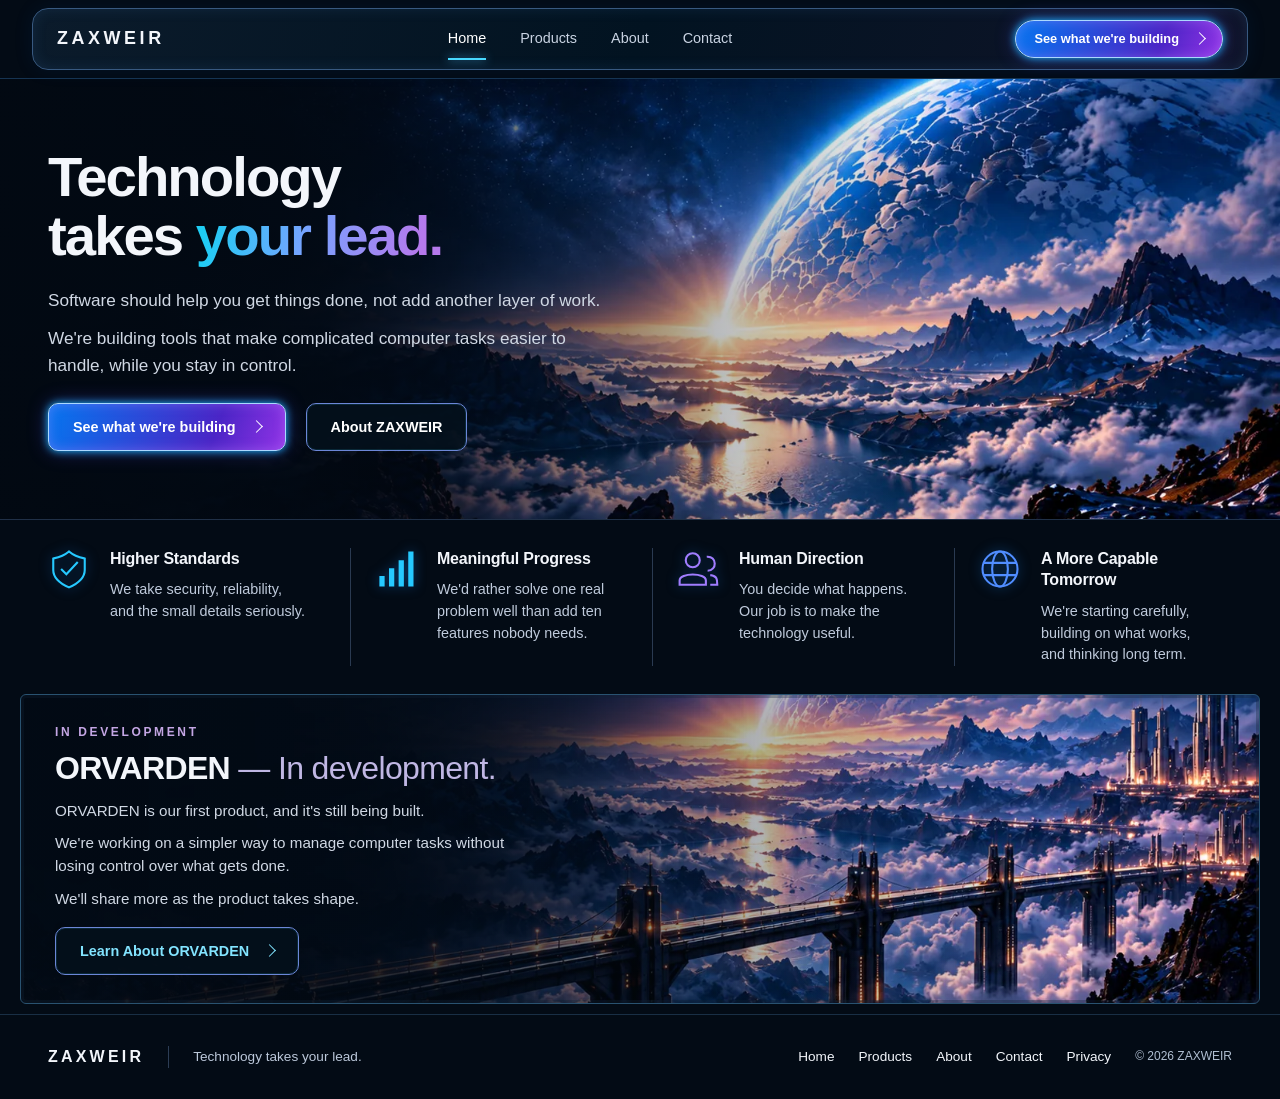
==== commit 8a43bc7f: "Revert unapproved Trust Spire homepage while preserving latest site updates" ====
--- a/index.html
+++ b/index.html
@@ -1,65 +1,26 @@
 <!doctype html>
-<html lang="en"><head>
-<meta charset="utf-8"><meta name="viewport" content="width=device-width, initial-scale=1">
-<title>ZAXWEIR | Technology takes your lead.</title>
-<meta name="description" content="ZAXWEIR builds human-centered software. Meet ORVARDEN, our first product in development.">
-<meta name="theme-color" content="#050c1b"><link rel="canonical" href="https://zaxweir.com/">
-<meta property="og:type" content="website"><meta property="og:site_name" content="ZAXWEIR">
-<meta property="og:title" content="ZAXWEIR | Technology takes your lead."><meta property="og:description" content="Software built around the person in control. ORVARDEN is in development.">
-<meta property="og:url" content="https://zaxweir.com/"><meta property="og:image" content="https://zaxweir.com/assets/zaxweir-og.png">
-<meta name="twitter:card" content="summary_large_image"><meta name="twitter:title" content="ZAXWEIR | Technology takes your lead."><meta name="twitter:description" content="Software built around the person in control."><meta name="twitter:image" content="https://zaxweir.com/assets/zaxweir-og.png">
-<link rel="stylesheet" href="assets/site.css"><link rel="stylesheet" href="assets/home.css"><script src="assets/site.js" defer></script>
-</head><body class="home-page">
+<html lang="en"><head><meta charset="utf-8"><meta name="viewport" content="width=device-width, initial-scale=1"><title>ZAXWEIR | Technology takes your lead.</title><meta name="description" content="We're building tools that make complicated computer tasks easier to handle, while you stay in control. Meet ORVARDEN, our first product in development."><meta name="theme-color" content="#071221"><link rel="canonical" href="https://zaxweir.com/"><meta property="og:type" content="website"><meta property="og:site_name" content="ZAXWEIR"><meta property="og:title" content="ZAXWEIR | Technology takes your lead."><meta property="og:description" content="We're building tools that make complicated computer tasks easier to handle, while you stay in control. Meet ORVARDEN, our first product in development."><meta property="og:url" content="https://zaxweir.com/"><meta name="twitter:card" content="summary_large_image"><meta name="twitter:title" content="ZAXWEIR | Technology takes your lead."><meta name="twitter:description" content="We're building tools that make complicated computer tasks easier to handle, while you stay in control. Meet ORVARDEN, our first product in development."><meta property="og:image" content="https://zaxweir.com/assets/zaxweir-og.png"><meta property="og:image:secure_url" content="https://zaxweir.com/assets/zaxweir-og.png"><meta property="og:image:type" content="image/png"><meta property="og:image:width" content="1200"><meta property="og:image:height" content="630"><meta property="og:image:alt" content="ZAXWEIR — Technology takes your lead."><meta name="twitter:image" content="https://zaxweir.com/assets/zaxweir-og.png"><meta name="twitter:image:alt" content="ZAXWEIR — Technology takes your lead."><link rel="icon" type="image/svg+xml" href="data:image/svg+xml,%3Csvg%20xmlns%3D%22http%3A%2F%2Fwww.w3.org%2F2000%2Fsvg%22%20viewBox%3D%220%200%2032%2032%22%3E%3Crect%20width%3D%2232%22%20height%3D%2232%22%20rx%3D%227%22%20fill%3D%22%23071221%22%2F%3E%3Cpath%20d%3D%22M8%209h16L8%2023h16%22%20fill%3D%22none%22%20stroke%3D%22%2379e2ec%22%20stroke-width%3D%223%22%20stroke-linejoin%3D%22round%22%2F%3E%3C%2Fsvg%3E"><link rel="stylesheet" href="assets/site.css"><link rel="stylesheet" href="assets/home.css"><script src="assets/site.js" defer></script></head>
+<body class="home-page">
 <a class="skip" href="#main">Skip to content</a>
 <header class="header"><div class="wrap header-inner">
-<a class="brand home-brand" href="/" aria-label="ZAXWEIR home"><span class="home-wordmark">ZAXWEIR</span><span class="home-brand-tag">Technology takes your lead.</span></a>
+<a class="brand" href="/" aria-label="ZAXWEIR home"><span>ZAXWEIR</span></a>
 <nav class="desktop-nav" aria-label="Main"><a href="/" aria-current="page">Home</a><a href="/products.html">Products</a><a href="/about.html">About</a><a href="/contact.html">Contact</a></nav>
-<a class="button home-header-cta" href="mailto:founder@zaxweir.com?subject=ZAXWEIR%20updates">Request updates <span aria-hidden="true">↗</span></a>
-<details class="mobile-menu"><summary>Menu<span class="menu-lines" aria-hidden="true"></span></summary><nav aria-label="Mobile"><a href="/" aria-current="page">Home</a><a href="/products.html">Products</a><a href="/about.html">About</a><a href="/contact.html">Contact</a></nav></details>
+<a class="button home-header-cta" href="/products.html">See what we're building<span class="home-arrow" aria-hidden="true"></span></a>
+<details class="mobile-menu"><summary>Menu<span aria-hidden="true" class="menu-lines"></span></summary><nav aria-label="Mobile"><a href="/" aria-current="page">Home</a><a href="/products.html">Products</a><a href="/about.html">About</a><a href="/contact.html">Contact</a></nav></details>
 </div></header>
 <main id="main" tabindex="-1">
-<section class="home-hero" aria-labelledby="home-title">
-<div class="home-hero-landscape" aria-hidden="true"></div>
-<div class="home-spire-wrap" aria-hidden="true"><svg class="home-spire" viewBox="0 0 850 670" focusable="false" xmlns="http://www.w3.org/2000/svg">
-<defs><linearGradient id="sCore" x1="0" y1="0" x2="1" y2="1"><stop stop-color="#c8f9ff"/><stop offset=".25" stop-color="#389aff"/><stop offset=".65" stop-color="#0b2267"/><stop offset="1" stop-color="#a991ff"/></linearGradient>
-<linearGradient id="sLeft" x1="0" y1="0" x2="1" y2="1"><stop stop-color="#030a28"/><stop offset=".48" stop-color="#114389"/><stop offset=".8" stop-color="#039af4"/><stop offset="1" stop-color="#020a26"/></linearGradient>
-<linearGradient id="sRight" x1="0" y1="0" x2="1" y2="1"><stop stop-color="#829eff"/><stop offset=".32" stop-color="#291362"/><stop offset=".75" stop-color="#10133e"/><stop offset="1" stop-color="#554dd2"/></linearGradient>
-<radialGradient id="sHalo"><stop stop-color="#92aeff" stop-opacity=".6"/><stop offset=".38" stop-color="#7453e4" stop-opacity=".22"/><stop offset="1" stop-color="#080b39" stop-opacity="0"/></radialGradient><filter id="sGlow"><feGaussianBlur stdDeviation="9"/></filter></defs>
-<ellipse cx="440" cy="405" rx="320" ry="290" fill="url(#sHalo)"/>
-<path d="M439 0V575" stroke="#86c9ff" stroke-width="13" opacity=".4" filter="url(#sGlow)"/>
-<path d="M439 0V575" stroke="#cbebff" stroke-width="2.4" opacity=".78"/>
-<path d="M62 575L200 325L257 484L325 223L376 415L439 48L496 362L544 166L607 451L660 303L812 570Z" fill="#040c29" stroke="#4558a7" stroke-opacity=".7" stroke-width="2"/>
-<path d="M439 48L372 370L439 554L496 363Z" fill="url(#sCore)" stroke="#6db8ff" stroke-width="2"/>
-<path d="M439 48L372 370L439 554L435 183Z" fill="#12438f" opacity=".75"/><path d="M439 48L496 363L439 554L448 194Z" fill="#6e64f1" opacity=".44"/>
-<path d="M325 223L264 476L362 533L388 418Z" fill="url(#sLeft)" stroke="#608ae3"/>
-<path d="M544 166L495 373L531 534L615 474Z" fill="url(#sRight)" stroke="#8077f0"/>
-<path d="M200 325L124 535L282 559L257 484Z" fill="#0b285f" stroke="#4061bb"/>
-<path d="M660 303L610 475L747 559Z" fill="#201154" stroke="#6353c5"/>
-<path d="M374 370L439 554L325 223M496 362L439 554L544 166M264 476L362 533L388 418" fill="none" stroke="#89dcff" stroke-width="2" opacity=".55"/>
-<path d="M438 95V544M379 368L439 552M494 367L439 552" stroke="#bfeaff" stroke-width="3" opacity=".65" filter="url(#sGlow)"/>
-<path d="M54 573L175 524L198 566L269 509L305 592L374 540L444 611L525 532L602 584L670 519L800 581L839 644L9 644Z" fill="#030a20" stroke="#4269ab" stroke-opacity=".6"/>
-<path d="M95 608L212 566L274 634L349 576L444 645L520 577L618 627L715 569L813 624" fill="none" stroke="#2166aa" stroke-width="2" opacity=".8"/>
-<path d="M360 601H541" stroke="#7ec9ff" stroke-width="2" opacity=".6"/></svg></div>
-<div class="wrap home-hero-inner"><div class="home-hero-copy">
-<p class="eyebrow home-kicker"><span class="eyebrow-line" aria-hidden="true"></span>HUMAN-CENTERED COMPUTING</p>
-<h1 id="home-title">Software built <br>around the person <br><em>in control.</em></h1>
-<p class="home-intro">ZAXWEIR is building software designed to give people more control, less friction, and a better computing experience.</p>
-<div class="home-actions"><a class="button home-primary" href="/products.html">Explore ORVARDEN <span aria-hidden="true">→</span></a><a class="button home-secondary" href="/about.html">Learn More</a></div>
-</div></div></section>
-<section class="wrap home-product-wrap" aria-labelledby="orvarden-title"><div class="home-product-card">
-<div class="home-orb-scene" aria-hidden="true"><div class="home-orb"></div><div class="home-orb-ground"></div></div>
-<div class="home-product-content"><div class="home-product-title-row"><h2 id="orvarden-title">ORVARDEN</h2><span class="home-status">IN DEVELOPMENT</span></div>
-<p class="home-product-subtitle">Intelligent Computer Control</p>
-<p>ORVARDEN is ZAXWEIR's first product, designed to help people manage computer tasks while staying in control. It is currently in development.</p>
-<a class="home-text-link" href="/products.html">Explore ORVARDEN <span aria-hidden="true">→</span></a>
-</div></div></section>
-<section class="wrap home-benefits" aria-labelledby="benefits-title"><h2 id="benefits-title">Why ZAXWEIR</h2><div class="home-benefit-grid">
-<article><span class="benefit-icon" aria-hidden="true">◉</span><h3>Human-centered</h3><p>Built around real people and real workflows.</p></article>
-<article><span class="benefit-icon" aria-hidden="true">ϟ</span><h3>Less friction</h3><p>Simpler tools for a smoother experience.</p></article>
-<article><span class="benefit-icon" aria-hidden="true">✦</span><h3>More control</h3><p>Technology that works for you.</p></article>
-<article><span class="benefit-icon" aria-hidden="true">↗</span><h3>A better experience</h3><p>Focused on what actually matters.</p></article>
+<section class="home-hero" aria-labelledby="home-title"><div class="wrap home-hero-inner">
+<div class="home-hero-copy"><h1 id="home-title">Technology<br>takes <em>your lead.</em></h1>
+<div class="home-intro"><p>Software should help you get things done, not add another layer of work.</p><p>We're building tools that make complicated computer tasks easier to handle, while you stay in control.</p></div>
+<div class="home-actions"><a class="button home-primary" href="/products.html">See what we're building<span class="home-arrow" aria-hidden="true"></span></a><a class="button home-secondary" href="/about.html">About ZAXWEIR</a></div></div>
 </div></section>
-<section class="home-updates" aria-labelledby="updates-title"><div class="wrap"><h2 id="updates-title">Technology takes your lead.</h2><p>Follow our progress on ORVARDEN and what comes next.</p><a class="button home-primary" href="mailto:founder@zaxweir.com?subject=ZAXWEIR%20updates">Request updates <span aria-hidden="true">→</span></a></div></section>
+<section class="wrap home-values" aria-label="Our values">
+<article><svg viewBox="0 0 48 48" fill="none" aria-hidden="true"><path d="M24 4c7 6 13 7 18 8v13c0 9-9 16-18 20C15 41 6 34 6 25V12c5-1 11-2 18-8Z"/><path d="m15 24 6 6 13-14"/></svg><div><h2>Higher Standards</h2><p>We take security, reliability, and the small details seriously.</p></div></article>
+<article><svg viewBox="0 0 48 48" aria-hidden="true" class="home-bars"><path d="M5 32h6v12H5zm11-9h6v21h-6zm11-9h6v30h-6zM38 4h6v40h-6z"/></svg><div><h2>Meaningful Progress</h2><p>We'd rather solve one real problem well than add ten features nobody needs.</p></div></article>
+<article><svg viewBox="0 0 48 48" fill="none" aria-hidden="true"><circle cx="18" cy="14" r="8"/><path d="M3 42v-5c0-9 30-9 30 0v5Zm31-32c12-1 12 16 1 16m3 5c8 1 8 5 8 11h-8"/></svg><div><h2>Human Direction</h2><p>You decide what happens. Our job is to make the technology useful.</p></div></article>
+<article><svg viewBox="0 0 48 48" fill="none" aria-hidden="true"><circle cx="24" cy="24" r="20"/><ellipse cx="24" cy="24" rx="9" ry="20"/><path d="M5 17h38M5 31h38"/></svg><div><h2>A More Capable Tomorrow</h2><p>We're starting carefully, building on what works, and thinking long term.</p></div></article>
+</section>
+<section class="home-orvarden" aria-labelledby="orvarden-title"><div class="home-orvarden-copy"><p class="eyebrow">IN DEVELOPMENT</p><h2 id="orvarden-title">ORVARDEN <span>— In development.</span></h2><p>ORVARDEN is our first product, and it's still being built.</p><p>We're working on a simpler way to manage computer tasks without losing control over what gets done.</p><p>We'll share more as the product takes shape.</p><a class="button home-secondary" href="/products.html">Learn About ORVARDEN<span class="home-arrow" aria-hidden="true"></span></a></div></section>
 </main>
-<footer class="footer"><div class="wrap home-footer-inner"><a class="brand" href="/" aria-label="ZAXWEIR home">ZAXWEIR</a><p>Technology takes your lead.</p><nav aria-label="Footer"><a href="/">Home</a><a href="/products.html">Products</a><a href="/about.html">About</a><a href="/contact.html">Contact</a><a href="/privacy.html">Privacy</a></nav><small>© 2026 ZAXWEIR</small></div></footer>
+<footer class="footer"><div class="wrap home-footer-inner"><a class="brand" href="/" aria-label="ZAXWEIR home">ZAXWEIR</a><p>Technology takes your lead.</p><nav aria-label="Footer"><a href="/" aria-current="page">Home</a><a href="/products.html">Products</a><a href="/about.html">About</a><a href="/contact.html">Contact</a><a href="/privacy.html">Privacy</a></nav><small>© 2026 ZAXWEIR</small></div></footer>
 </body></html>
--- a/assets/home.css
+++ b/assets/home.css
@@ -1,120 +1,51 @@
-/* ZAXWEIR Trust Spire homepage. All selectors are homepage-scoped; other pages and the approved 404 retain their styles. */
-.home-page{background:#040b1b;color:#f4f7ff;overflow-x:clip}
-.home-page .wrap{width:min(1340px,calc(100% - 96px))}
-.home-page .header{background:#050b1bdd;border-bottom:1px solid #33547c;position:relative;z-index:20}
-.home-page .header-inner{min-height:79px;gap:28px}
-.home-page .home-brand{display:flex;flex-direction:column;align-items:flex-start;gap:0;line-height:1.18;text-decoration:none}
-.home-wordmark{font-size:1.45rem;font-weight:580;letter-spacing:.22em;color:#f7f8ff}
-.home-brand-tag{font-size:.71rem;font-weight:400;letter-spacing:0;color:#c0d5f0;margin-top:5px}
-.home-page .desktop-nav{gap:36px}
-.home-page .desktop-nav a{color:#d4dafa}
+/* Homepage only: shared styles and the approved 404 remain unchanged. */
+.home-page{background:#030b15;color:#f3f6fb}
+.home-page .wrap{width:min(1400px,calc(100% - 96px))}
+.home-page .header{position:relative;background:#030b15;border-bottom:1px solid #163452;padding:8px 0}
+.home-page .header-inner{width:calc(100% - 64px);max-width:1480px;min-height:56px;padding:8px 24px;gap:24px;border:1px solid #385980;border-radius:16px;background:linear-gradient(110deg,#0b1b2b,#021321 50%,#101429);box-shadow:inset 0 0 14px #346daa30,0 0 20px #0463ba18}
+.home-page .brand{letter-spacing:.2em;white-space:nowrap}
+.home-page .desktop-nav{gap:34px}
+.home-page .desktop-nav a{padding-block:10px;color:#c9d3e2}
 .home-page .desktop-nav a[aria-current]{color:#fff}
-.home-page .desktop-nav a[aria-current]:after{height:2px;background:#42d9ff;box-shadow:0 0 11px #24c8fb}
-.home-page .button{border-radius:999px;gap:15px;white-space:normal;text-align:center;min-height:49px;line-height:1.25;color:#fff;font-weight:600;font-size:.92rem}
-.home-page .home-header-cta{margin-left:4px;border:1px solid #a5a7ff;background:linear-gradient(110deg,#2474ec,#6e30f3);min-height:40px;padding:10px 19px;box-shadow:0 0 18px #514fff60}
-.home-page .home-primary{border:1px solid #79cfff;background:linear-gradient(110deg,#10b1ee,#3568f8 53%,#9b47f6);box-shadow:0 0 22px #2259fba1,inset 0 0 12px #c9e5ff3d;padding:14px 30px}
-.home-page .home-secondary{border:1px solid #648ac0;background:#031123d9;padding:14px 30px}
-.home-page .button:hover{color:#fff;filter:brightness(1.15)}
-.home-page .button:focus-visible,.home-text-link:focus-visible{outline:3px solid #fff;outline-offset:5px}
-.home-hero{position:relative;isolation:isolate;overflow:hidden;min-height:605px;background:#050d23;border-bottom:1px solid #324b87}
-.home-hero-landscape{position:absolute;inset:0;z-index:-3;background:linear-gradient(90deg,#050b1bee 0%,#050b1be3 23%,#060d2566 48%,#04102a29 80%),linear-gradient(0deg,#050b1bdf,#060c1b18 31%,#080a2219 71%,#050d22a6),url("home-hero.webp") 52% 48%/cover no-repeat;filter:hue-rotate(19deg) saturate(1.22)}
-.home-hero:after{content:"";position:absolute;inset:0;z-index:-1;pointer-events:none;background:linear-gradient(90deg,#040a1beb 0%,#050a1bc8 20%,#080a2170 38%,transparent 60%),linear-gradient(0deg,#02071796 0%,transparent 29%);box-shadow:inset 0 -26px 64px #0206198c}
-.home-spire-wrap{position:absolute;pointer-events:none;z-index:-2;width:min(73vw,1000px);height:650px;right:-3vw;top:-10px;filter:drop-shadow(0 0 45px #4648fa88)}
-.home-spire{width:100%;height:100%;object-fit:contain}
-.home-hero-inner{min-height:605px;display:flex;align-items:center;padding-block:78px 110px}
-.home-hero-copy{position:relative;z-index:1;max-width:685px}
-.home-page .home-kicker{font-size:.83rem;font-weight:650;letter-spacing:.11em;color:#68e4f6;margin-bottom:31px}
-.home-page .home-kicker .eyebrow-line{background:#6be9fe}
-.home-page h1{font-size:clamp(3.2rem,5.1vw,5.4rem);line-height:1.07;letter-spacing:-.048em;font-weight:690;margin:0 0 27px;max-width:730px;text-wrap:balance;text-shadow:0 4px 24px #030617c4}
-.home-page h1 em{color:#92a9ff;font-style:normal;background:linear-gradient(110deg,#72b9ff,#9980ff 65%,#c598fb);background-clip:text;-webkit-background-clip:text;-webkit-text-fill-color:transparent}
-.home-intro{max-width:550px;color:#e1e7fa;font-size:1.14rem;line-height:1.65;text-shadow:0 2px 10px #030715}
-.home-actions{display:flex;flex-wrap:wrap;gap:19px;margin-top:34px}
-.home-product-wrap{position:relative;z-index:3;margin-top:-54px}
-.home-product-card{display:grid;grid-template-columns:minmax(200px,36%) 1fr;gap:34px;align-items:center;padding:21px 28px;border:1px solid #3e65ae;border-radius:15px;background:linear-gradient(115deg,#071c3eea 0%,#071731f8 55%,#091330f9);box-shadow:0 22px 54px #0208188c,inset 0 0 0 1px #2a3c795a;min-height:246px}
-.home-orb-scene{position:relative;isolation:isolate;height:203px;overflow:hidden;border:1px solid #2e5797;border-radius:11px;background:radial-gradient(ellipse at 45% 68%,#1e4e9f88,transparent 58%),radial-gradient(ellipse at 74% 0%,#3f3c8f55,transparent 55%),linear-gradient(140deg,#071b3c,#040819 82%)}
-.home-orb-scene:before{content:"";position:absolute;inset:0;background:radial-gradient(1px 1px at 12% 25%,#bbdfff 70%,transparent 100%),radial-gradient(1px 1px at 76% 19%,#bfe7ff 70%,transparent 100%),radial-gradient(1px 1px at 40% 78%,#bfe7ff 70%,transparent 100%),radial-gradient(2px 2px at 88% 62%,#83a6ff 70%,transparent 100%)}
-.home-orb{position:absolute;width:162px;height:162px;left:50%;top:50%;transform:translate(-50%,-51%);border-radius:50%;background:radial-gradient(circle at 27% 20%,#a1edff 0%,#1288f8 4%,#0636ac 25%,#07144a 55%,#02081c 79%),radial-gradient(circle at 70% 80%,#8d61ff,transparent 57%);box-shadow:inset -14px -12px 24px #020922, inset 7px 5px 17px #7deeff,0 0 12px #47ccff,0 0 44px #137aff,0 0 74px #4126e888;border:2px solid #6dbbff}
-.home-orb:after{content:"";position:absolute;inset:-2px;border-radius:50%;border-top:3px solid #b0f4ff;border-left:2px solid #61bdff;filter:blur(1px)}
-.home-orb-ground{position:absolute;bottom:-20px;left:-12%;width:125%;height:70px;background:linear-gradient(15deg,#030817 40%,#0a2451 47%,#07132d 58%,#020718 70%);transform:rotate(-4deg);box-shadow:0 -10px 20px #135dbd21}
-.home-product-content{max-width:720px;padding-block:10px}
-.home-product-title-row{display:flex;align-items:center;gap:17px;flex-wrap:wrap;margin-bottom:4px}
-.home-product-content h2{font-size:clamp(2rem,3.2vw,2.85rem);line-height:1.12;letter-spacing:-.035em;font-weight:625;margin:0}
-.home-status{font-size:.65rem;letter-spacing:.1em;color:#83defa;border:1px solid #315ca4;border-radius:99px;padding:7px 12px;background:#102653}
-.home-product-subtitle{font-size:1.13rem;color:#b2d6ff;margin-bottom:11px}
-.home-product-content>p:not(.home-product-subtitle){color:#d5deef;line-height:1.55;font-size:1rem;margin-bottom:13px;max-width:620px}
-.home-text-link{display:inline-flex;gap:13px;align-items:center;min-height:40px;color:#6de3f6;font-weight:600;font-size:.92rem}
-.home-text-link:hover{color:#c4f6ff}
-.home-benefits{padding-block:44px 51px}
-.home-benefits>h2{text-align:center;font-size:2rem;line-height:1.2;letter-spacing:-.035em;margin:0 0 27px;font-weight:620}
-.home-benefit-grid{display:grid;grid-template-columns:repeat(4,minmax(0,1fr));gap:14px}
-.home-benefit-grid article{min-height:164px;min-width:0;padding:22px 19px;border-radius:11px;border:1px solid #203e7b;background:linear-gradient(135deg,#071b3b,#07132d 68%,#0e1a42);text-align:center}
-.benefit-icon{display:block;font-size:2rem;line-height:1.1;font-weight:700;color:#6de8ff;text-shadow:0 0 16px #19a9f9;margin-bottom:14px}
-.home-benefit-grid article:nth-child(3) .benefit-icon,.home-benefit-grid article:nth-child(4) .benefit-icon{color:#a48aff}
-.home-benefit-grid h3{font-size:1.02rem;font-weight:600;letter-spacing:-.01em;margin:0 0 7px}
-.home-benefit-grid p{font-size:.89rem;color:#c7d1e5;line-height:1.45;margin:0}
-.home-updates{position:relative;isolation:isolate;overflow:hidden;background:linear-gradient(0deg,#040918cf,#1016418c),url("home-bridge.webp") center 49%/cover no-repeat;border-block:1px solid #394d90;text-align:center;padding:55px 20px 62px}
-.home-updates:after{content:"";position:absolute;inset:0;z-index:-1;background:linear-gradient(90deg,#050b1b44,#1420574d 48%,#050b1b4d)}
-.home-updates .wrap{position:relative}
-.home-updates h2{font-weight:640;font-size:clamp(1.9rem,3.7vw,3rem);letter-spacing:-.04em;margin:0 0 12px;text-shadow:0 3px 20px #02081d}
-.home-updates p{color:#e2e7f8;line-height:1.5;margin:0 0 22px}
-.home-updates .button{padding-inline:36px}
-.home-page .footer{background:#030919;border-color:#1d2b4a}
-.home-footer-inner{display:flex;align-items:center;gap:20px;flex-wrap:wrap;padding-block:25px}
-.home-footer-inner .brand{font-size:1rem;letter-spacing:.18em}
-.home-footer-inner p{font-size:.84rem;color:#b9c8e6;margin:0}
-.home-footer-inner nav{display:flex;gap:20px;margin-left:auto;flex-wrap:wrap;font-size:.84rem}
+.home-page .desktop-nav a[aria-current]:after{background:#48d9ff;box-shadow:0 0 10px #46b5ed}
+.home-page .button{border-radius:10px;gap:16px;color:#fff;font-size:.9rem;min-height:46px;white-space:normal;text-align:center;line-height:1.4}
+.home-page .home-primary,.home-page .home-header-cta{border:1px solid #abd8ff;background:linear-gradient(110deg,#0576ef,#4b25c6 70%,#9133e6);box-shadow:0 0 8px #19b8ff,0 0 20px #6247ff60,inset 0 0 12px #bf88ff60}
+.home-page .home-header-cta{border-radius:999px;font-size:.8rem;min-height:38px;padding:8px 18px}
+.home-page .home-secondary{border:1px solid #6c86d7;background:#04101be6;box-shadow:inset 0 0 0 1px #36d8ff20}
+.home-page .button:hover{color:#fff;filter:brightness(1.15);background-color:#13274b}
+.home-page .button:focus-visible{outline:3px solid #fff;outline-offset:5px}
+.home-arrow{display:inline-block;width:9px;height:9px;border-top:1px solid currentColor;border-right:1px solid currentColor;transform:rotate(45deg);flex-shrink:0}
+.home-hero{background:linear-gradient(90deg,#020912f5 0%,#020912d9 25%,#02091250 53%,transparent 75%),url("home-hero.webp") center 48%/cover no-repeat;border-bottom:1px solid #203047}
+.home-hero-inner{min-height:440px;display:flex;align-items:center;padding-block:45px}
+.home-hero-copy{max-width:620px}
+.home-page h1{font-size:clamp(2.8rem,4.4vw,4.6rem);font-weight:650;letter-spacing:-.035em;line-height:1.05;margin:0 0 22px}
+.home-page h1 em{color:#66cbff;background:linear-gradient(100deg,#1ecdf4 5%,#77a3ff 45%,#b579ec 90%);background-clip:text;-webkit-background-clip:text;-webkit-text-fill-color:transparent}
+.home-intro{max-width:560px;color:#d0d8e4;font-size:1.075rem;line-height:1.55}
+.home-intro p{margin-bottom:12px}
+.home-actions{display:flex;flex-wrap:wrap;gap:20px;margin-top:24px}
+.home-values{display:grid;grid-template-columns:repeat(4,minmax(0,1fr));padding-block:28px;gap:24px}
+.home-values article{display:flex;gap:20px;padding-right:20px;min-width:0}
+.home-values article+article{border-left:1px solid #2a3a51;padding-left:24px}
+.home-values svg{width:42px;height:42px;flex:0 0 42px;stroke:#26c9ff;stroke-width:2.4;filter:drop-shadow(0 0 6px #1476dd80)}
+.home-values article:nth-child(3) svg{stroke:#a17dff}
+.home-values article:nth-child(4) svg{stroke:#508dff}
+.home-values .home-bars{fill:#26c9ff;stroke:none}
+.home-values h2{font-size:1rem;letter-spacing:-.015em;line-height:1.35;font-weight:550;margin:0 0 10px}
+.home-values p{font-size:.9rem;line-height:1.5;color:#bfcadb;margin:0}
+.home-orvarden{margin:0 20px 10px;padding:28px 34px;border:1px solid #295270;border-radius:6px;background:linear-gradient(90deg,#020a14f5 0%,#020a14de 28%,#020a145c 56%,transparent 85%),url("home-bridge.webp") center 55%/cover no-repeat;box-shadow:inset 0 0 0 3px #10223450;min-height:310px}
+.home-orvarden-copy{max-width:720px}
+.home-orvarden .eyebrow{color:#c4a6e4;font-size:.75rem;letter-spacing:.22em;margin-bottom:10px}
+.home-orvarden h2{font-size:clamp(1.6rem,2.5vw,2.5rem);letter-spacing:-.02em;margin-bottom:14px;font-weight:550}
+.home-orvarden h2 span{font-weight:400;color:#c0b7e4}
+.home-orvarden-copy>p:not(.eyebrow){max-width:490px;color:#d0d8e4;font-size:.95rem;line-height:1.5;margin-bottom:10px}
+.home-orvarden .button{margin-top:6px;color:#82e4ff}
+.home-page .footer{background:#030b15;border-color:#192f45}
+.home-footer-inner{display:flex;align-items:center;flex-wrap:wrap;gap:24px;padding-block:20px}
+.home-footer-inner .brand{font-size:1rem}
+.home-footer-inner p{font-size:.85rem;color:#bcc8da;margin:0;padding-left:24px;border-left:1px solid #2c3d55}
+.home-footer-inner nav{display:flex;gap:24px;margin-left:auto;flex-wrap:wrap;font-size:.85rem}
 .home-footer-inner nav a{min-height:44px;display:inline-flex;align-items:center}
-.home-footer-inner small{font-size:.78rem;color:#b2c0db}
-@media(max-width:1150px){
-.home-page .wrap{width:calc(100% - 64px)}
-.home-page .desktop-nav{gap:20px}
-.home-spire-wrap{width:80vw;right:-11vw;opacity:.9}
-.home-page h1{font-size:clamp(3rem,5.2vw,4.8rem)}
-.home-product-card{grid-template-columns:35% 1fr}
-}
-@media(max-width:700px){
-.home-page .wrap{width:calc(100% - 38px)}
-.home-page .header-inner{min-height:76px;gap:12px}
-.home-wordmark{font-size:1.05rem;letter-spacing:.19em}
-.home-brand-tag{font-size:.63rem;margin-top:4px}
-.home-page .home-header-cta{display:none}
-.home-page .mobile-menu{display:block}
-.home-page .mobile-menu summary{display:flex;align-items:center;min-height:44px;gap:12px;color:#fff;list-style:none}
-.home-page .mobile-menu summary::-webkit-details-marker{display:none}
-.home-page .mobile-menu nav{background:#091830;z-index:50}
-.home-hero{min-height:0}
-.home-hero-landscape{background-image:linear-gradient(180deg,#050a1b58 0%,#050a1b55 18%,#040b1bfb 52%,#040b1b 100%),url("home-hero-mobile.webp");background-size:cover;background-position:58% top}
-.home-spire-wrap{width:100vw;height:310px;right:0;top:-3px;opacity:.96;filter:drop-shadow(0 0 28px #5354ff88)}
-.home-spire{height:100%;width:100%}
-.home-hero:after{background:linear-gradient(180deg,#03091a05 0%,#060b1b51 31%,#050b1bed 47%,#050b1b 100%)}
-.home-hero-inner{display:block;min-height:0;padding-top:308px;padding-bottom:93px}
-.home-page .home-kicker{font-size:.69rem;letter-spacing:.07em;margin-bottom:15px}
-.home-page .home-kicker .eyebrow-line{width:20px}
-.home-page h1{font-size:clamp(2.35rem,9.2vw,3.4rem);line-height:1.07;letter-spacing:-.042em;margin-bottom:20px}
-.home-page h1 br{display:none}
-.home-intro{font-size:.98rem;line-height:1.6}
-.home-actions{gap:11px;margin-top:24px;display:flex;flex-direction:column;align-items:stretch}
-.home-page .home-actions .button{width:100%;min-height:49px;justify-content:center;padding:12px 18px}
-.home-product-wrap{margin-top:-55px}
-.home-product-card{display:block;padding:12px 13px 24px;border-radius:14px;min-height:0}
-.home-orb-scene{height:195px;margin-bottom:21px}
-.home-product-content{padding-inline:5px}
-.home-product-title-row{gap:9px}
-.home-product-content h2{font-size:1.85rem}
-.home-status{font-size:.6rem;padding:6px 9px}
-.home-product-subtitle{font-size:1rem}
-.home-product-content>p:not(.home-product-subtitle){font-size:.93rem}
-.home-benefits{padding-block:40px}
-.home-benefits>h2{font-size:1.7rem;margin-bottom:22px}
-.home-benefit-grid{grid-template-columns:repeat(2,minmax(0,1fr));gap:10px}
-.home-benefit-grid article{padding:20px 12px;min-height:158px}
-.home-benefit-grid h3{font-size:.93rem}
-.home-benefit-grid p{font-size:.8rem}
-.home-updates{padding-block:43px 49px}
-.home-updates h2{font-size:1.95rem}
-.home-footer-inner{gap:15px}
-.home-footer-inner nav{margin:0;flex-basis:100%;gap:17px}
-.home-footer-inner small{flex-basis:100%}
-}
-@media(prefers-reduced-motion:reduce){.home-page *, .home-page *:before,.home-page *:after{animation:none!important;transition:none!important}}
-@media(forced-colors:active){.home-page h1 em{background:none;-webkit-text-fill-color:CanvasText}.home-page .button{border:2px solid ButtonText}}
+.home-footer-inner small{font-size:.75rem;color:#b0bfd2}
+@media(max-width:1100px){.home-page .wrap{width:calc(100% - 48px)}.home-page .header-inner{width:calc(100% - 32px);padding-inline:18px;gap:16px}.home-page .desktop-nav{gap:20px}.home-page .home-header-cta{display:none}.home-hero-copy{max-width:540px}.home-values{grid-template-columns:repeat(2,minmax(0,1fr));gap:28px}.home-values article:nth-child(3){border-left:0;padding-left:0}.home-values article:nth-child(even){padding-left:24px}.home-footer-inner nav{margin-left:0}}
+@media(max-width:700px){.home-page .wrap{width:calc(100% - 40px)}.home-page .header-inner{width:calc(100% - 24px);min-height:58px;padding:6px 14px;border-radius:12px}.home-page .brand{font-size:.9rem;letter-spacing:.14em}.home-page .mobile-menu nav{top:calc(100% + 8px);background:#071727}.home-hero{background-image:linear-gradient(90deg,#020912e8,#020912a6 60%,#02091240),url("home-hero-mobile.webp");background-position:65% center}.home-hero-inner{min-height:540px;padding-block:42px}.home-page h1{font-size:clamp(2.65rem,9vw,3.8rem);line-height:1.08}.home-intro{font-size:1rem;line-height:1.65}.home-actions{gap:14px;align-items:flex-start;flex-direction:column}.home-page .button{min-height:48px;padding:12px 20px}.home-values{padding-block:30px;gap:26px}.home-values article{display:block;padding-right:10px}.home-values article+article,.home-values article:nth-child(even){padding-left:18px}.home-values article:nth-child(3){padding-left:0}.home-values svg{width:36px;height:36px;margin-bottom:12px}.home-values h2{font-size:.95rem}.home-values p{font-size:.875rem}.home-orvarden{margin:0 12px 12px;padding:28px 20px 170px;min-height:460px;background-image:linear-gradient(180deg,#020a14fa 0%,#020a14e0 50%,#020a1440 85%),url("home-bridge-mobile.webp");background-position:65% bottom;background-size:cover}.home-orvarden h2{font-size:1.7rem;line-height:1.2}.home-orvarden h2 span{display:block;margin-top:6px}.home-orvarden-copy>p:not(.eyebrow){font-size:.95rem}.home-footer-inner{gap:12px;padding-block:26px}.home-footer-inner p{border:0;padding-left:0;flex-basis:100%}.home-footer-inner nav{gap:20px;flex-basis:100%}.home-footer-inner small{flex-basis:100%}}
+@media(forced-colors:active){.home-page h1 em{background:none;-webkit-text-fill-color:CanvasText}.home-page .button{border:2px solid ButtonText}.home-values svg{stroke:CanvasText;filter:none}.home-values .home-bars{fill:CanvasText}}
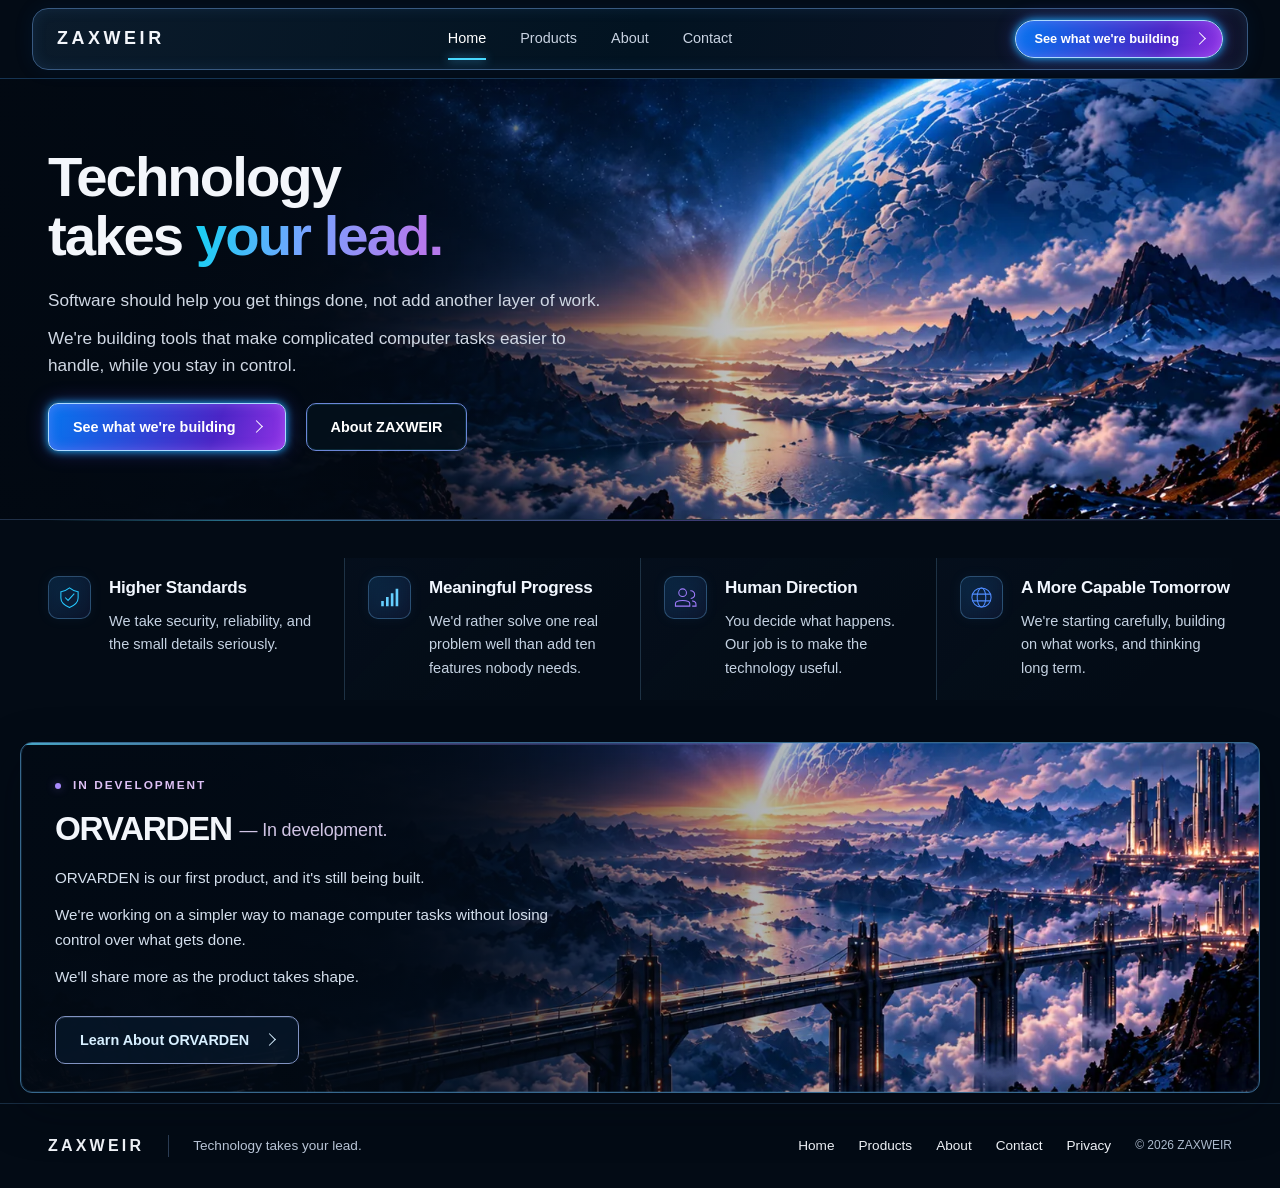
==== commit 9282b1fc: "Link homepage-only premium comparison stylesheet on staging branch" ====
--- a/index.html
+++ b/index.html
@@ -1,5 +1,5 @@
 <!doctype html>
-<html lang="en"><head><meta charset="utf-8"><meta name="viewport" content="width=device-width, initial-scale=1"><title>ZAXWEIR | Technology takes your lead.</title><meta name="description" content="We're building tools that make complicated computer tasks easier to handle, while you stay in control. Meet ORVARDEN, our first product in development."><meta name="theme-color" content="#071221"><link rel="canonical" href="https://zaxweir.com/"><meta property="og:type" content="website"><meta property="og:site_name" content="ZAXWEIR"><meta property="og:title" content="ZAXWEIR | Technology takes your lead."><meta property="og:description" content="We're building tools that make complicated computer tasks easier to handle, while you stay in control. Meet ORVARDEN, our first product in development."><meta property="og:url" content="https://zaxweir.com/"><meta name="twitter:card" content="summary_large_image"><meta name="twitter:title" content="ZAXWEIR | Technology takes your lead."><meta name="twitter:description" content="We're building tools that make complicated computer tasks easier to handle, while you stay in control. Meet ORVARDEN, our first product in development."><meta property="og:image" content="https://zaxweir.com/assets/zaxweir-og.png"><meta property="og:image:secure_url" content="https://zaxweir.com/assets/zaxweir-og.png"><meta property="og:image:type" content="image/png"><meta property="og:image:width" content="1200"><meta property="og:image:height" content="630"><meta property="og:image:alt" content="ZAXWEIR — Technology takes your lead."><meta name="twitter:image" content="https://zaxweir.com/assets/zaxweir-og.png"><meta name="twitter:image:alt" content="ZAXWEIR — Technology takes your lead."><link rel="icon" type="image/svg+xml" href="data:image/svg+xml,%3Csvg%20xmlns%3D%22http%3A%2F%2Fwww.w3.org%2F2000%2Fsvg%22%20viewBox%3D%220%200%2032%2032%22%3E%3Crect%20width%3D%2232%22%20height%3D%2232%22%20rx%3D%227%22%20fill%3D%22%23071221%22%2F%3E%3Cpath%20d%3D%22M8%209h16L8%2023h16%22%20fill%3D%22none%22%20stroke%3D%22%2379e2ec%22%20stroke-width%3D%223%22%20stroke-linejoin%3D%22round%22%2F%3E%3C%2Fsvg%3E"><link rel="stylesheet" href="assets/site.css"><link rel="stylesheet" href="assets/home.css"><script src="assets/site.js" defer></script></head>
+<html lang="en"><head><meta charset="utf-8"><meta name="viewport" content="width=device-width, initial-scale=1"><title>ZAXWEIR | Technology takes your lead.</title><meta name="description" content="We're building tools that make complicated computer tasks easier to handle, while you stay in control. Meet ORVARDEN, our first product in development."><meta name="theme-color" content="#071221"><link rel="canonical" href="https://zaxweir.com/"><meta property="og:type" content="website"><meta property="og:site_name" content="ZAXWEIR"><meta property="og:title" content="ZAXWEIR | Technology takes your lead."><meta property="og:description" content="We're building tools that make complicated computer tasks easier to handle, while you stay in control. Meet ORVARDEN, our first product in development."><meta property="og:url" content="https://zaxweir.com/"><meta name="twitter:card" content="summary_large_image"><meta name="twitter:title" content="ZAXWEIR | Technology takes your lead."><meta name="twitter:description" content="We're building tools that make complicated computer tasks easier to handle, while you stay in control. Meet ORVARDEN, our first product in development."><meta property="og:image" content="https://zaxweir.com/assets/zaxweir-og.png"><meta property="og:image:secure_url" content="https://zaxweir.com/assets/zaxweir-og.png"><meta property="og:image:type" content="image/png"><meta property="og:image:width" content="1200"><meta property="og:image:height" content="630"><meta property="og:image:alt" content="ZAXWEIR — Technology takes your lead."><meta name="twitter:image" content="https://zaxweir.com/assets/zaxweir-og.png"><meta name="twitter:image:alt" content="ZAXWEIR — Technology takes your lead."><link rel="icon" type="image/svg+xml" href="data:image/svg+xml,%3Csvg%20xmlns%3D%22http%3A%2F%2Fwww.w3.org%2F2000%2Fsvg%22%20viewBox%3D%220%200%2032%2032%22%3E%3Crect%20width%3D%2232%22%20height%3D%2232%22%20rx%3D%227%22%20fill%3D%22%23071221%22%2F%3E%3Cpath%20d%3D%22M8%209h16L8%2023h16%22%20fill%3D%22none%22%20stroke%3D%22%2379e2ec%22%20stroke-width%3D%223%22%20stroke-linejoin%3D%22round%22%2F%3E%3C%2Fsvg%3E"><link rel="stylesheet" href="assets/site.css"><link rel="stylesheet" href="assets/home.css"><link rel="stylesheet" href="assets/home-polish.css"><script src="assets/site.js" defer></script></head>
 <body class="home-page">
 <a class="skip" href="#main">Skip to content</a>
 <header class="header"><div class="wrap header-inner">
--- a/assets/home-polish.css
+++ b/assets/home-polish.css
@@ -0,0 +1,182 @@
+/* ZAXWEIR homepage premium craft PROTOTYPE — 2026-10-13.
+   Safe and scoped. Existing logo, slogan, hero art, content and other pages remain intact.
+   Owner review required before publishing. */
+.home-page{
+  --zx-polish-cyan:#48d9ff;
+  --zx-polish-blue:#5f9df5;
+  --zx-polish-violet:#a38ff8;
+  --zx-polish-line:rgba(111,166,211,.25);
+}
+/* A deliberate editorial rhythm beneath the original cinematic hero. */
+.home-page .home-values{
+  position:relative;
+  gap:0;
+  padding-block:38px 42px;
+  isolation:isolate;
+}
+.home-page .home-values::before{
+  content:"";
+  position:absolute;
+  top:0;left:0;right:0;height:1px;
+  background:linear-gradient(90deg,transparent 0%,rgba(75,210,251,.50) 15%,rgba(132,120,236,.48) 50%,transparent 100%);
+  pointer-events:none;
+}
+.home-page .home-values article,
+.home-page .home-values article+article,
+.home-page .home-values article:nth-child(even),
+.home-page .home-values article:nth-child(3){
+  display:flex;
+  gap:18px;
+  align-items:flex-start;
+  min-width:0;
+  min-height:142px;
+  padding:18px 21px 16px 23px;
+  border:0;
+  border-left:1px solid var(--zx-polish-line);
+  background:linear-gradient(135deg,rgba(24,62,106,.075),rgba(0,0,0,0) 76%);
+}
+.home-page .home-values article:first-child{padding-left:0;border-left:0;background:none}
+.home-page .home-values article:last-child{padding-right:0}
+.home-page .home-values svg{
+  flex:0 0 43px;
+  width:43px;height:43px;
+  box-sizing:border-box;
+  padding:9px;
+  margin:0;
+  background:linear-gradient(135deg,rgba(16,65,110,.40),rgba(25,32,72,.35));
+  border:1px solid rgba(102,167,218,.37);
+  border-radius:10px;
+  stroke-width:2.2;
+  filter:drop-shadow(0 0 6px rgba(47,152,230,.16));
+}
+.home-page .home-values .home-bars{
+  padding:10px;
+  fill:#66cfff;
+  stroke:none;
+}
+.home-page .home-values h2{
+  margin:1px 0 10px;
+  font-size:1.07rem;
+  line-height:1.34;
+  letter-spacing:-.018em;
+  font-weight:640;
+  color:#f2f7ff;
+}
+.home-page .home-values p{
+  margin:0;
+  max-width:270px;
+  color:#c5d2e2;
+  font-size:.91rem;
+  line-height:1.63;
+}
+/* Refine the *existing* ORVARDEN introduction without replacing its art or layout. */
+.home-page .home-orvarden{
+  position:relative;
+  isolation:isolate;
+  overflow:hidden;
+  border-radius:12px;
+  border-color:#37688d;
+  box-shadow:inset 0 0 0 1px rgba(88,179,230,.14),0 17px 48px rgba(0,7,19,.38);
+}
+.home-page .home-orvarden::before{
+  content:"";
+  position:absolute;left:0;right:0;top:0;height:2px;
+  background:linear-gradient(90deg,rgba(93,215,252,.75) 0%,rgba(150,132,241,.40) 30%,transparent 71%);
+  pointer-events:none;
+}
+.home-page .home-orvarden-copy{position:relative;z-index:1}
+.home-page .home-orvarden .eyebrow{
+  display:inline-flex;
+  align-items:center;
+  gap:12px;
+  color:#ddc0f4;
+  font-size:.74rem;
+  font-weight:640;
+  letter-spacing:.17em;
+  line-height:1.45;
+  margin-bottom:17px;
+}
+.home-page .home-orvarden .eyebrow::before{
+  content:"";
+  width:6px;height:6px;flex:0 0 6px;
+  border-radius:50%;
+  background:#a88afb;
+  box-shadow:0 0 10px rgba(139,106,228,.48);
+}
+.home-page .home-orvarden h2{
+  font-weight:640;
+  font-size:clamp(1.8rem,2.6vw,2.65rem);
+  letter-spacing:-.04em;
+  margin-bottom:17px;
+}
+.home-page .home-orvarden h2 span{
+  font-size:.54em;
+  letter-spacing:-.01em;
+  vertical-align:middle;
+  color:#d1c5e5;
+}
+.home-page .home-orvarden-copy>p:not(.eyebrow){
+  max-width:520px;
+  color:#d4dfed;
+  line-height:1.66;
+  margin-bottom:12px;
+}
+.home-page .home-orvarden .button{
+  margin-top:14px;
+  min-height:46px;
+  border:1px solid #8193c2;
+  background:rgba(7,22,41,.82);
+  box-shadow:inset 0 1px 0 rgba(190,216,255,.13);
+  color:#d7efff;
+}
+.home-page .home-orvarden .button:hover{
+  border-color:#9fdcff;
+  color:#fff;
+}
+/* No animation adds layout shift or requires a GPU layer. */
+@media(max-width:1100px){
+  .home-page .home-values{gap:0}
+  .home-page .home-values article,
+  .home-page .home-values article+article,
+  .home-page .home-values article:nth-child(even),
+  .home-page .home-values article:nth-child(3){
+    min-height:132px;
+    padding:20px 24px;
+    border-left:1px solid var(--zx-polish-line);
+    border-top:1px solid var(--zx-polish-line);
+  }
+  .home-page .home-values article:nth-child(odd){
+    border-left:0;
+    padding-left:0;
+  }
+  .home-page .home-values article:nth-child(-n+2){border-top:0}
+}
+@media(max-width:600px){
+  .home-page .home-values{
+    grid-template-columns:1fr;
+    padding-block:24px 29px;
+  }
+  .home-page .home-values article,
+  .home-page .home-values article+article,
+  .home-page .home-values article:nth-child(even),
+  .home-page .home-values article:nth-child(3){
+    min-height:0;
+    display:flex;
+    gap:16px;
+    padding:18px 0 19px;
+    border-left:0;
+    border-top:1px solid var(--zx-polish-line);
+    background:transparent;
+  }
+  .home-page .home-values article:first-child{border-top:0}
+  .home-page .home-values svg{width:43px;height:43px;flex-basis:43px}
+  .home-page .home-values h2{font-size:1.05rem}
+  .home-page .home-values p{max-width:none;font-size:.94rem}
+  .home-page .home-orvarden{border-radius:10px}
+  .home-page .home-orvarden h2 span{display:block;margin-top:9px;line-height:1.4;font-size:.58em}
+  .home-page .home-orvarden-copy>p:not(.eyebrow){max-width:390px}
+}
+@media(prefers-reduced-motion:reduce){
+  .home-page .home-orvarden .button{transition:none}
+  .home-page .home-orvarden .button:hover{transform:none}
+}
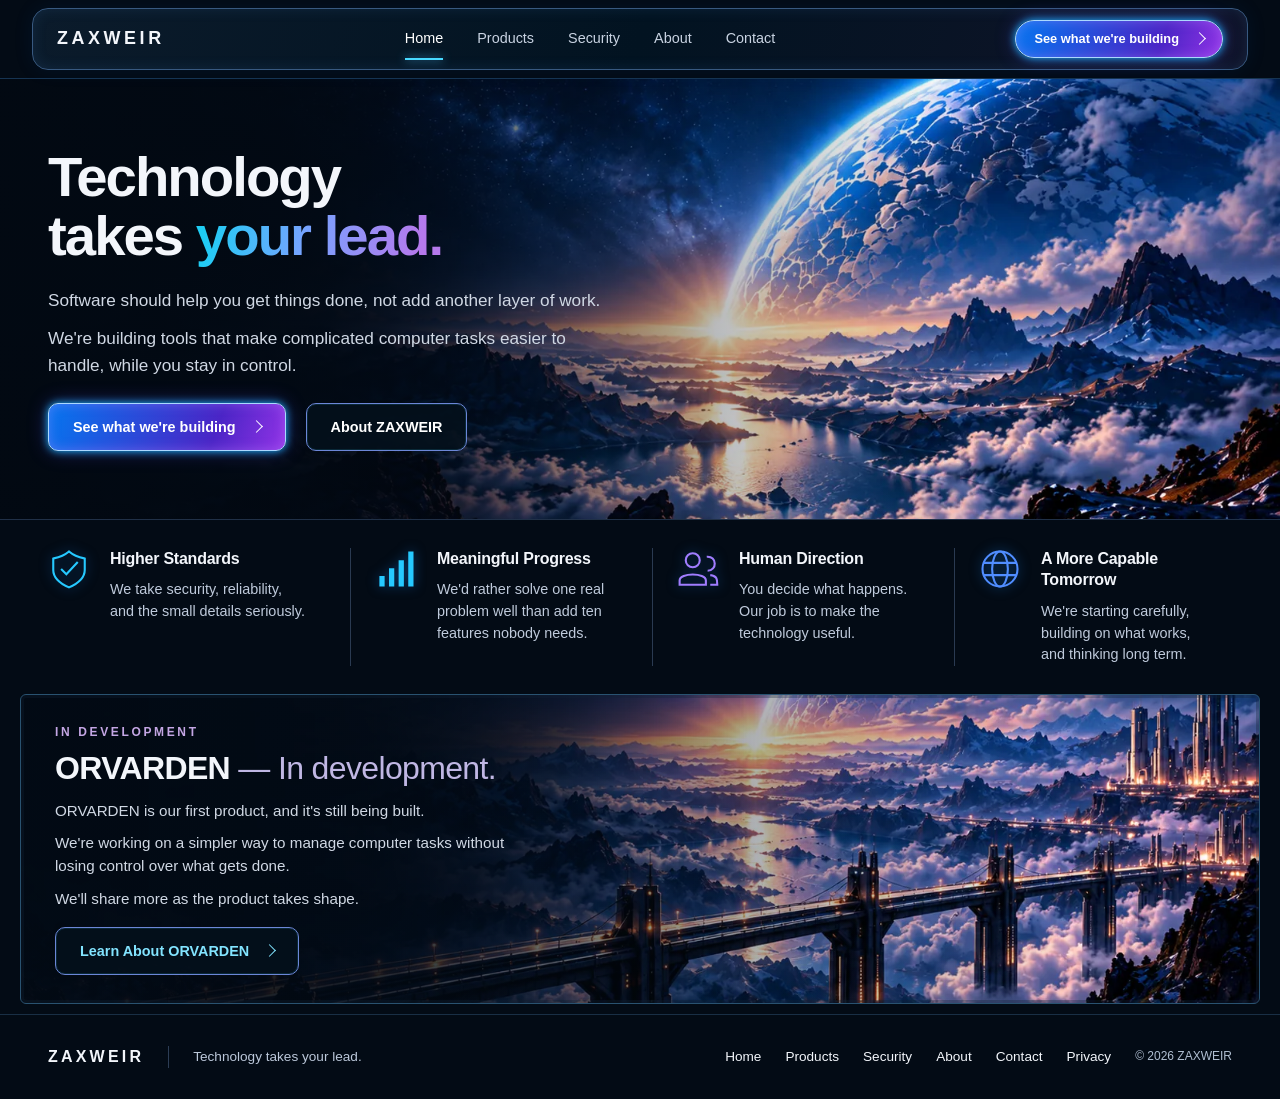
==== commit 5c9ca2b2: "nav: link security tools in desktop, mobile, and footer navigation" ====
--- a/index.html
+++ b/index.html
@@ -1,12 +1,12 @@
 <!doctype html>
-<html lang="en"><head><meta charset="utf-8"><meta name="viewport" content="width=device-width, initial-scale=1"><title>ZAXWEIR | Technology takes your lead.</title><meta name="description" content="We're building tools that make complicated computer tasks easier to handle, while you stay in control. Meet ORVARDEN, our first product in development."><meta name="theme-color" content="#071221"><link rel="canonical" href="https://zaxweir.com/"><meta property="og:type" content="website"><meta property="og:site_name" content="ZAXWEIR"><meta property="og:title" content="ZAXWEIR | Technology takes your lead."><meta property="og:description" content="We're building tools that make complicated computer tasks easier to handle, while you stay in control. Meet ORVARDEN, our first product in development."><meta property="og:url" content="https://zaxweir.com/"><meta name="twitter:card" content="summary_large_image"><meta name="twitter:title" content="ZAXWEIR | Technology takes your lead."><meta name="twitter:description" content="We're building tools that make complicated computer tasks easier to handle, while you stay in control. Meet ORVARDEN, our first product in development."><meta property="og:image" content="https://zaxweir.com/assets/zaxweir-og.png"><meta property="og:image:secure_url" content="https://zaxweir.com/assets/zaxweir-og.png"><meta property="og:image:type" content="image/png"><meta property="og:image:width" content="1200"><meta property="og:image:height" content="630"><meta property="og:image:alt" content="ZAXWEIR — Technology takes your lead."><meta name="twitter:image" content="https://zaxweir.com/assets/zaxweir-og.png"><meta name="twitter:image:alt" content="ZAXWEIR — Technology takes your lead."><link rel="icon" type="image/svg+xml" href="data:image/svg+xml,%3Csvg%20xmlns%3D%22http%3A%2F%2Fwww.w3.org%2F2000%2Fsvg%22%20viewBox%3D%220%200%2032%2032%22%3E%3Crect%20width%3D%2232%22%20height%3D%2232%22%20rx%3D%227%22%20fill%3D%22%23071221%22%2F%3E%3Cpath%20d%3D%22M8%209h16L8%2023h16%22%20fill%3D%22none%22%20stroke%3D%22%2379e2ec%22%20stroke-width%3D%223%22%20stroke-linejoin%3D%22round%22%2F%3E%3C%2Fsvg%3E"><link rel="stylesheet" href="assets/site.css"><link rel="stylesheet" href="assets/home.css"><link rel="stylesheet" href="assets/home-polish.css"><script src="assets/site.js" defer></script></head>
+<html lang="en"><head><meta charset="utf-8"><meta name="viewport" content="width=device-width, initial-scale=1"><title>ZAXWEIR | Technology takes your lead.</title><meta name="description" content="We're building tools that make complicated computer tasks easier to handle, while you stay in control. Meet ORVARDEN, our first product in development."><meta name="theme-color" content="#071221"><link rel="canonical" href="https://zaxweir.com/"><meta property="og:type" content="website"><meta property="og:site_name" content="ZAXWEIR"><meta property="og:title" content="ZAXWEIR | Technology takes your lead."><meta property="og:description" content="We're building tools that make complicated computer tasks easier to handle, while you stay in control. Meet ORVARDEN, our first product in development."><meta property="og:url" content="https://zaxweir.com/"><meta name="twitter:card" content="summary_large_image"><meta name="twitter:title" content="ZAXWEIR | Technology takes your lead."><meta name="twitter:description" content="We're building tools that make complicated computer tasks easier to handle, while you stay in control. Meet ORVARDEN, our first product in development."><meta property="og:image" content="https://zaxweir.com/assets/zaxweir-og.png"><meta property="og:image:secure_url" content="https://zaxweir.com/assets/zaxweir-og.png"><meta property="og:image:type" content="image/png"><meta property="og:image:width" content="1200"><meta property="og:image:height" content="630"><meta property="og:image:alt" content="ZAXWEIR — Technology takes your lead."><meta name="twitter:image" content="https://zaxweir.com/assets/zaxweir-og.png"><meta name="twitter:image:alt" content="ZAXWEIR — Technology takes your lead."><link rel="icon" type="image/svg+xml" href="data:image/svg+xml,%3Csvg%20xmlns%3D%22http%3A%2F%2Fwww.w3.org%2F2000%2Fsvg%22%20viewBox%3D%220%200%2032%2032%22%3E%3Crect%20width%3D%2232%22%20height%3D%2232%22%20rx%3D%227%22%20fill%3D%22%23071221%22%2F%3E%3Cpath%20d%3D%22M8%209h16L8%2023h16%22%20fill%3D%22none%22%20stroke%3D%22%2379e2ec%22%20stroke-width%3D%223%22%20stroke-linejoin%3D%22round%22%2F%3E%3C%2Fsvg%3E"><link rel="stylesheet" href="assets/site.css"><link rel="stylesheet" href="assets/home.css"><script src="assets/site.js" defer></script></head>
 <body class="home-page">
 <a class="skip" href="#main">Skip to content</a>
 <header class="header"><div class="wrap header-inner">
 <a class="brand" href="/" aria-label="ZAXWEIR home"><span>ZAXWEIR</span></a>
-<nav class="desktop-nav" aria-label="Main"><a href="/" aria-current="page">Home</a><a href="/products.html">Products</a><a href="/about.html">About</a><a href="/contact.html">Contact</a></nav>
+<nav class="desktop-nav" aria-label="Main"><a href="/" aria-current="page">Home</a><a href="/products.html">Products</a><a href="/security.html">Security</a><a href="/about.html">About</a><a href="/contact.html">Contact</a></nav>
 <a class="button home-header-cta" href="/products.html">See what we're building<span class="home-arrow" aria-hidden="true"></span></a>
-<details class="mobile-menu"><summary>Menu<span aria-hidden="true" class="menu-lines"></span></summary><nav aria-label="Mobile"><a href="/" aria-current="page">Home</a><a href="/products.html">Products</a><a href="/about.html">About</a><a href="/contact.html">Contact</a></nav></details>
+<details class="mobile-menu"><summary>Menu<span aria-hidden="true" class="menu-lines"></span></summary><nav aria-label="Mobile"><a href="/" aria-current="page">Home</a><a href="/products.html">Products</a><a href="/security.html">Security</a><a href="/about.html">About</a><a href="/contact.html">Contact</a></nav></details>
 </div></header>
 <main id="main" tabindex="-1">
 <section class="home-hero" aria-labelledby="home-title"><div class="wrap home-hero-inner">
@@ -22,5 +22,5 @@
 </section>
 <section class="home-orvarden" aria-labelledby="orvarden-title"><div class="home-orvarden-copy"><p class="eyebrow">IN DEVELOPMENT</p><h2 id="orvarden-title">ORVARDEN <span>— In development.</span></h2><p>ORVARDEN is our first product, and it's still being built.</p><p>We're working on a simpler way to manage computer tasks without losing control over what gets done.</p><p>We'll share more as the product takes shape.</p><a class="button home-secondary" href="/products.html">Learn About ORVARDEN<span class="home-arrow" aria-hidden="true"></span></a></div></section>
 </main>
-<footer class="footer"><div class="wrap home-footer-inner"><a class="brand" href="/" aria-label="ZAXWEIR home">ZAXWEIR</a><p>Technology takes your lead.</p><nav aria-label="Footer"><a href="/" aria-current="page">Home</a><a href="/products.html">Products</a><a href="/about.html">About</a><a href="/contact.html">Contact</a><a href="/privacy.html">Privacy</a></nav><small>© 2026 ZAXWEIR</small></div></footer>
+<footer class="footer"><div class="wrap home-footer-inner"><a class="brand" href="/" aria-label="ZAXWEIR home">ZAXWEIR</a><p>Technology takes your lead.</p><nav aria-label="Footer"><a href="/" aria-current="page">Home</a><a href="/products.html">Products</a><a href="/security.html">Security</a><a href="/about.html">About</a><a href="/contact.html">Contact</a><a href="/privacy.html">Privacy</a></nav><small>© 2026 ZAXWEIR</small></div></footer>
 </body></html>
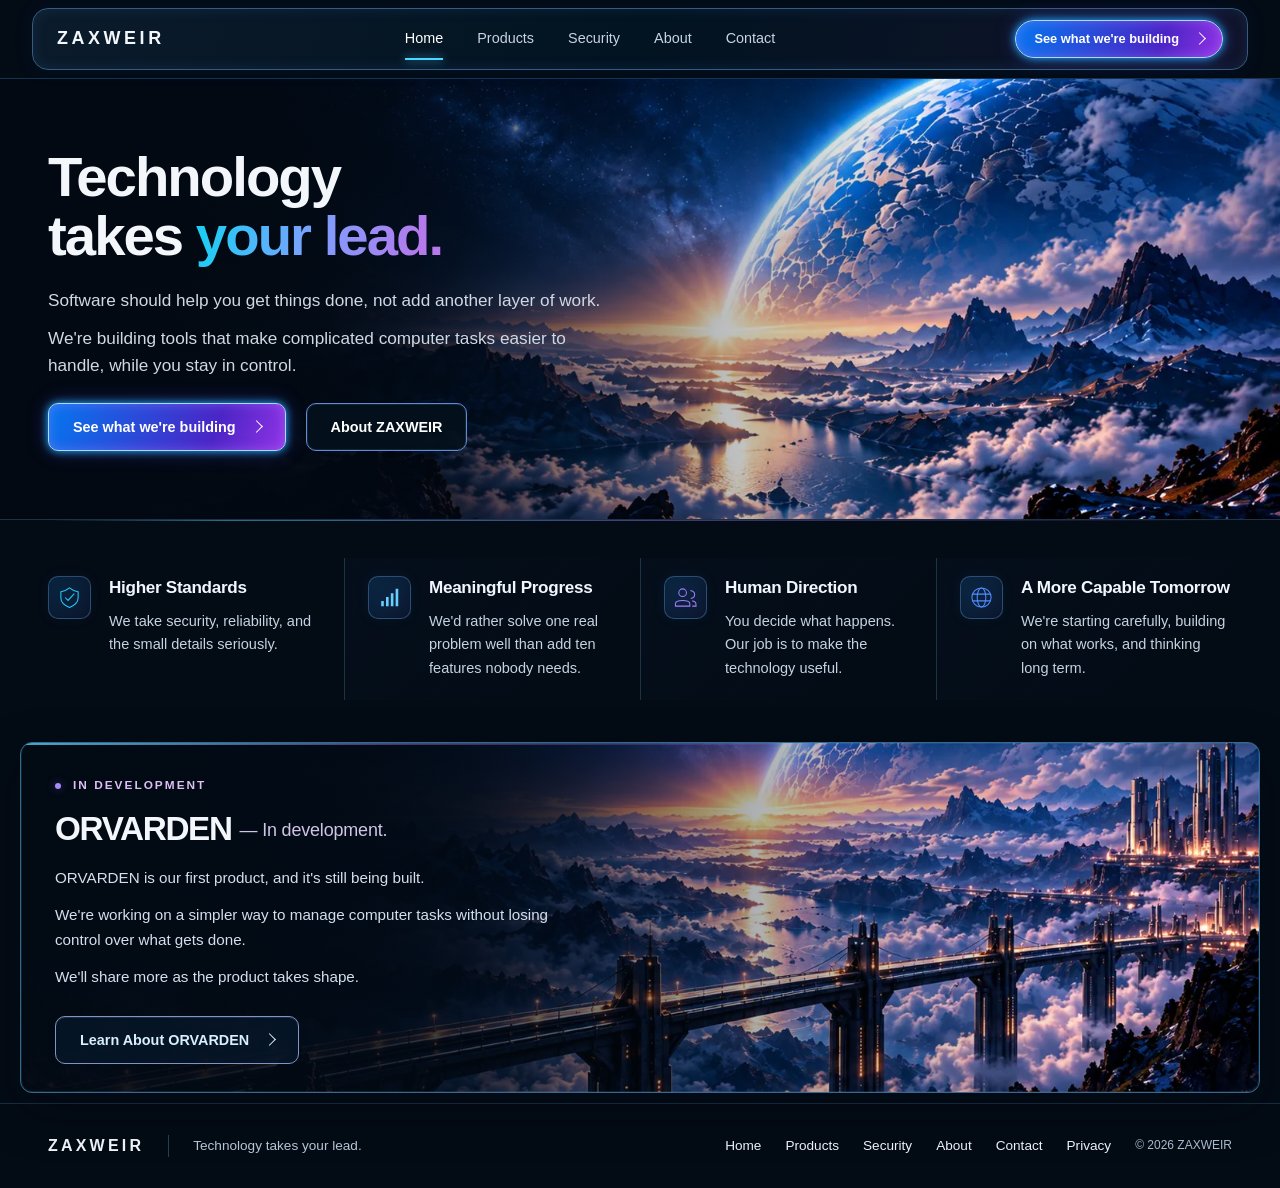
==== commit bd2a86c1: "Merge bde0538c2c2de64d05e81f4fda7fa64a0601a14b into 47d8088f22bf641428e937de88118ec8812d96e5" ====
--- a/index.html
+++ b/index.html
@@ -1,5 +1,5 @@
 <!doctype html>
-<html lang="en"><head><meta charset="utf-8"><meta name="viewport" content="width=device-width, initial-scale=1"><title>ZAXWEIR | Technology takes your lead.</title><meta name="description" content="We're building tools that make complicated computer tasks easier to handle, while you stay in control. Meet ORVARDEN, our first product in development."><meta name="theme-color" content="#071221"><link rel="canonical" href="https://zaxweir.com/"><meta property="og:type" content="website"><meta property="og:site_name" content="ZAXWEIR"><meta property="og:title" content="ZAXWEIR | Technology takes your lead."><meta property="og:description" content="We're building tools that make complicated computer tasks easier to handle, while you stay in control. Meet ORVARDEN, our first product in development."><meta property="og:url" content="https://zaxweir.com/"><meta name="twitter:card" content="summary_large_image"><meta name="twitter:title" content="ZAXWEIR | Technology takes your lead."><meta name="twitter:description" content="We're building tools that make complicated computer tasks easier to handle, while you stay in control. Meet ORVARDEN, our first product in development."><meta property="og:image" content="https://zaxweir.com/assets/zaxweir-og.png"><meta property="og:image:secure_url" content="https://zaxweir.com/assets/zaxweir-og.png"><meta property="og:image:type" content="image/png"><meta property="og:image:width" content="1200"><meta property="og:image:height" content="630"><meta property="og:image:alt" content="ZAXWEIR — Technology takes your lead."><meta name="twitter:image" content="https://zaxweir.com/assets/zaxweir-og.png"><meta name="twitter:image:alt" content="ZAXWEIR — Technology takes your lead."><link rel="icon" type="image/svg+xml" href="data:image/svg+xml,%3Csvg%20xmlns%3D%22http%3A%2F%2Fwww.w3.org%2F2000%2Fsvg%22%20viewBox%3D%220%200%2032%2032%22%3E%3Crect%20width%3D%2232%22%20height%3D%2232%22%20rx%3D%227%22%20fill%3D%22%23071221%22%2F%3E%3Cpath%20d%3D%22M8%209h16L8%2023h16%22%20fill%3D%22none%22%20stroke%3D%22%2379e2ec%22%20stroke-width%3D%223%22%20stroke-linejoin%3D%22round%22%2F%3E%3C%2Fsvg%3E"><link rel="stylesheet" href="assets/site.css"><link rel="stylesheet" href="assets/home.css"><script src="assets/site.js" defer></script></head>
+<html lang="en"><head><meta charset="utf-8"><meta name="viewport" content="width=device-width, initial-scale=1"><title>ZAXWEIR | Technology takes your lead.</title><meta name="description" content="We're building tools that make complicated computer tasks easier to handle, while you stay in control. Meet ORVARDEN, our first product in development."><meta name="theme-color" content="#071221"><link rel="canonical" href="https://zaxweir.com/"><meta property="og:type" content="website"><meta property="og:site_name" content="ZAXWEIR"><meta property="og:title" content="ZAXWEIR | Technology takes your lead."><meta property="og:description" content="We're building tools that make complicated computer tasks easier to handle, while you stay in control. Meet ORVARDEN, our first product in development."><meta property="og:url" content="https://zaxweir.com/"><meta name="twitter:card" content="summary_large_image"><meta name="twitter:title" content="ZAXWEIR | Technology takes your lead."><meta name="twitter:description" content="We're building tools that make complicated computer tasks easier to handle, while you stay in control. Meet ORVARDEN, our first product in development."><meta property="og:image" content="https://zaxweir.com/assets/zaxweir-og.png"><meta property="og:image:secure_url" content="https://zaxweir.com/assets/zaxweir-og.png"><meta property="og:image:type" content="image/png"><meta property="og:image:width" content="1200"><meta property="og:image:height" content="630"><meta property="og:image:alt" content="ZAXWEIR — Technology takes your lead."><meta name="twitter:image" content="https://zaxweir.com/assets/zaxweir-og.png"><meta name="twitter:image:alt" content="ZAXWEIR — Technology takes your lead."><link rel="icon" type="image/svg+xml" href="data:image/svg+xml,%3Csvg%20xmlns%3D%22http%3A%2F%2Fwww.w3.org%2F2000%2Fsvg%22%20viewBox%3D%220%200%2032%2032%22%3E%3Crect%20width%3D%2232%22%20height%3D%2232%22%20rx%3D%227%22%20fill%3D%22%23071221%22%2F%3E%3Cpath%20d%3D%22M8%209h16L8%2023h16%22%20fill%3D%22none%22%20stroke%3D%22%2379e2ec%22%20stroke-width%3D%223%22%20stroke-linejoin%3D%22round%22%2F%3E%3C%2Fsvg%3E"><link rel="stylesheet" href="assets/site.css"><link rel="stylesheet" href="assets/home.css"><link rel="stylesheet" href="assets/home-polish.css"><script src="assets/site.js" defer></script></head>
 <body class="home-page">
 <a class="skip" href="#main">Skip to content</a>
 <header class="header"><div class="wrap header-inner">
--- a/assets/home-polish.css
+++ b/assets/home-polish.css
@@ -0,0 +1,182 @@
+/* ZAXWEIR homepage premium craft PROTOTYPE — 2026-10-13.
+   Safe and scoped. Existing logo, slogan, hero art, content and other pages remain intact.
+   Owner review required before publishing. */
+.home-page{
+  --zx-polish-cyan:#48d9ff;
+  --zx-polish-blue:#5f9df5;
+  --zx-polish-violet:#a38ff8;
+  --zx-polish-line:rgba(111,166,211,.25);
+}
+/* A deliberate editorial rhythm beneath the original cinematic hero. */
+.home-page .home-values{
+  position:relative;
+  gap:0;
+  padding-block:38px 42px;
+  isolation:isolate;
+}
+.home-page .home-values::before{
+  content:"";
+  position:absolute;
+  top:0;left:0;right:0;height:1px;
+  background:linear-gradient(90deg,transparent 0%,rgba(75,210,251,.50) 15%,rgba(132,120,236,.48) 50%,transparent 100%);
+  pointer-events:none;
+}
+.home-page .home-values article,
+.home-page .home-values article+article,
+.home-page .home-values article:nth-child(even),
+.home-page .home-values article:nth-child(3){
+  display:flex;
+  gap:18px;
+  align-items:flex-start;
+  min-width:0;
+  min-height:142px;
+  padding:18px 21px 16px 23px;
+  border:0;
+  border-left:1px solid var(--zx-polish-line);
+  background:linear-gradient(135deg,rgba(24,62,106,.075),rgba(0,0,0,0) 76%);
+}
+.home-page .home-values article:first-child{padding-left:0;border-left:0;background:none}
+.home-page .home-values article:last-child{padding-right:0}
+.home-page .home-values svg{
+  flex:0 0 43px;
+  width:43px;height:43px;
+  box-sizing:border-box;
+  padding:9px;
+  margin:0;
+  background:linear-gradient(135deg,rgba(16,65,110,.40),rgba(25,32,72,.35));
+  border:1px solid rgba(102,167,218,.37);
+  border-radius:10px;
+  stroke-width:2.2;
+  filter:drop-shadow(0 0 6px rgba(47,152,230,.16));
+}
+.home-page .home-values .home-bars{
+  padding:10px;
+  fill:#66cfff;
+  stroke:none;
+}
+.home-page .home-values h2{
+  margin:1px 0 10px;
+  font-size:1.07rem;
+  line-height:1.34;
+  letter-spacing:-.018em;
+  font-weight:640;
+  color:#f2f7ff;
+}
+.home-page .home-values p{
+  margin:0;
+  max-width:270px;
+  color:#c5d2e2;
+  font-size:.91rem;
+  line-height:1.63;
+}
+/* Refine the *existing* ORVARDEN introduction without replacing its art or layout. */
+.home-page .home-orvarden{
+  position:relative;
+  isolation:isolate;
+  overflow:hidden;
+  border-radius:12px;
+  border-color:#37688d;
+  box-shadow:inset 0 0 0 1px rgba(88,179,230,.14),0 17px 48px rgba(0,7,19,.38);
+}
+.home-page .home-orvarden::before{
+  content:"";
+  position:absolute;left:0;right:0;top:0;height:2px;
+  background:linear-gradient(90deg,rgba(93,215,252,.75) 0%,rgba(150,132,241,.40) 30%,transparent 71%);
+  pointer-events:none;
+}
+.home-page .home-orvarden-copy{position:relative;z-index:1}
+.home-page .home-orvarden .eyebrow{
+  display:inline-flex;
+  align-items:center;
+  gap:12px;
+  color:#ddc0f4;
+  font-size:.74rem;
+  font-weight:640;
+  letter-spacing:.17em;
+  line-height:1.45;
+  margin-bottom:17px;
+}
+.home-page .home-orvarden .eyebrow::before{
+  content:"";
+  width:6px;height:6px;flex:0 0 6px;
+  border-radius:50%;
+  background:#a88afb;
+  box-shadow:0 0 10px rgba(139,106,228,.48);
+}
+.home-page .home-orvarden h2{
+  font-weight:640;
+  font-size:clamp(1.8rem,2.6vw,2.65rem);
+  letter-spacing:-.04em;
+  margin-bottom:17px;
+}
+.home-page .home-orvarden h2 span{
+  font-size:.54em;
+  letter-spacing:-.01em;
+  vertical-align:middle;
+  color:#d1c5e5;
+}
+.home-page .home-orvarden-copy>p:not(.eyebrow){
+  max-width:520px;
+  color:#d4dfed;
+  line-height:1.66;
+  margin-bottom:12px;
+}
+.home-page .home-orvarden .button{
+  margin-top:14px;
+  min-height:46px;
+  border:1px solid #8193c2;
+  background:rgba(7,22,41,.82);
+  box-shadow:inset 0 1px 0 rgba(190,216,255,.13);
+  color:#d7efff;
+}
+.home-page .home-orvarden .button:hover{
+  border-color:#9fdcff;
+  color:#fff;
+}
+/* No animation adds layout shift or requires a GPU layer. */
+@media(max-width:1100px){
+  .home-page .home-values{gap:0}
+  .home-page .home-values article,
+  .home-page .home-values article+article,
+  .home-page .home-values article:nth-child(even),
+  .home-page .home-values article:nth-child(3){
+    min-height:132px;
+    padding:20px 24px;
+    border-left:1px solid var(--zx-polish-line);
+    border-top:1px solid var(--zx-polish-line);
+  }
+  .home-page .home-values article:nth-child(odd){
+    border-left:0;
+    padding-left:0;
+  }
+  .home-page .home-values article:nth-child(-n+2){border-top:0}
+}
+@media(max-width:600px){
+  .home-page .home-values{
+    grid-template-columns:1fr;
+    padding-block:24px 29px;
+  }
+  .home-page .home-values article,
+  .home-page .home-values article+article,
+  .home-page .home-values article:nth-child(even),
+  .home-page .home-values article:nth-child(3){
+    min-height:0;
+    display:flex;
+    gap:16px;
+    padding:18px 0 19px;
+    border-left:0;
+    border-top:1px solid var(--zx-polish-line);
+    background:transparent;
+  }
+  .home-page .home-values article:first-child{border-top:0}
+  .home-page .home-values svg{width:43px;height:43px;flex-basis:43px}
+  .home-page .home-values h2{font-size:1.05rem}
+  .home-page .home-values p{max-width:none;font-size:.94rem}
+  .home-page .home-orvarden{border-radius:10px}
+  .home-page .home-orvarden h2 span{display:block;margin-top:9px;line-height:1.4;font-size:.58em}
+  .home-page .home-orvarden-copy>p:not(.eyebrow){max-width:390px}
+}
+@media(prefers-reduced-motion:reduce){
+  .home-page .home-orvarden .button{transition:none}
+  .home-page .home-orvarden .button:hover{transform:none}
+}
